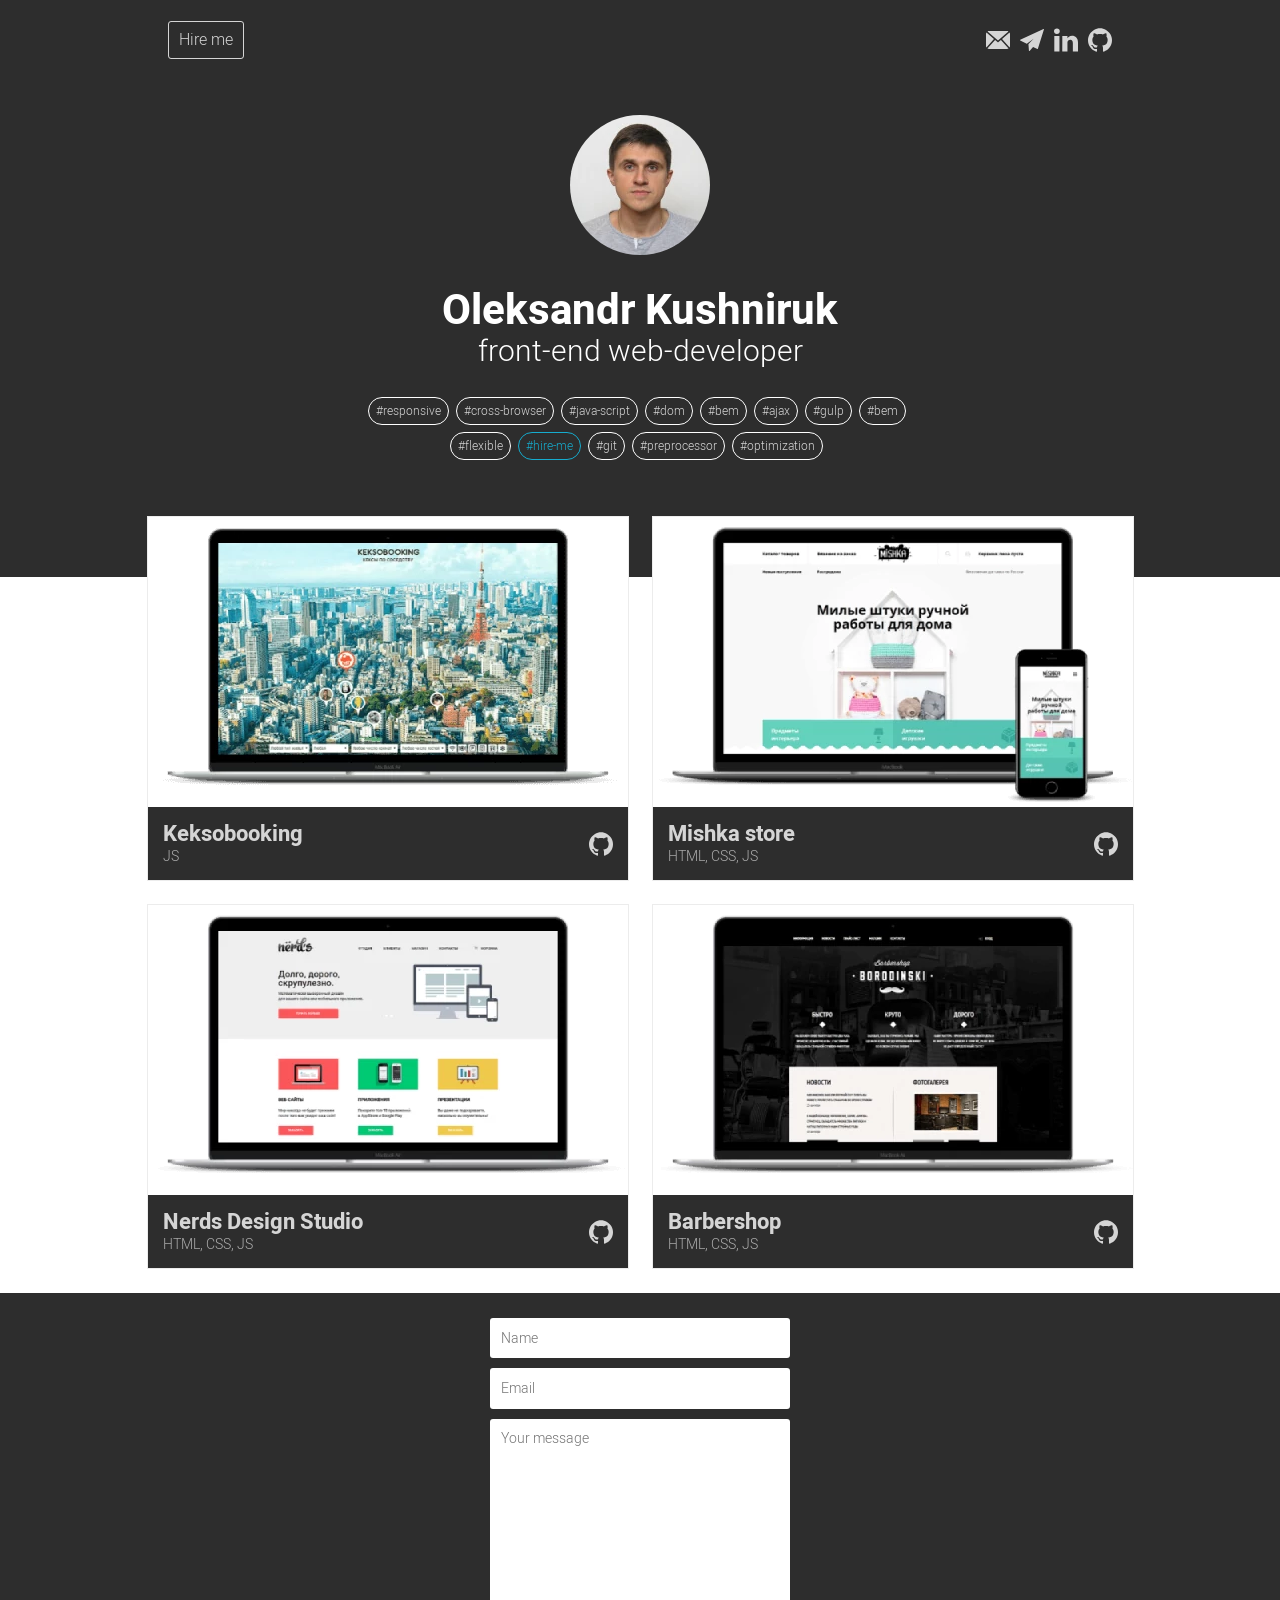
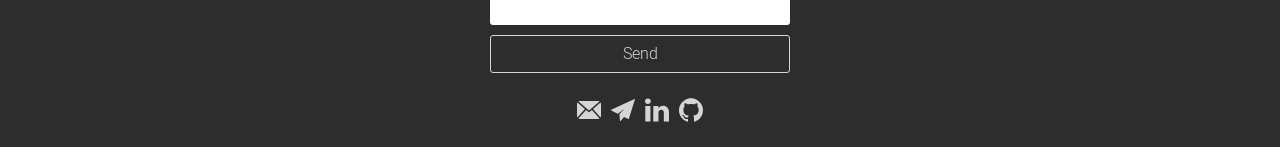
==== index.html @ 6bfab7a0 "Add portfolio files at first" ====
<!DOCTYPE html>
<html lang="en">
<head>
  <meta charset="utf-8">
  <meta name="viewport" content="width=device-width, initial-scale=1.0">
  <title>Portfolio of Oleksandr Kushniruk</title>
  <link rel="stylesheet" href="css/normalize.css">
  <link rel="stylesheet" href="css/style.css">
</head>
<body class="page">

  <header class="page__header">
    <div class="page__header-wrap">
      <a class="btn page__header-btn" href="#write-to-me">Hire me</a>
      <div class="page__header-links links">
        <a class="links__item" href="mailto:kushniruk_aleksandr@ukr.net">
          <svg class="links__item-img links__item-img--white" xmlns="http://www.w3.org/2000/svg" width="32" height="32" viewBox="0 0 485.211 485.211">
            <path d="M485.211 363.906c0 10.637-2.992 20.498-7.785 29.174L324.225 221.67l151.54-132.584c5.895 9.355 9.446 20.344 9.446 32.219v242.601zM242.606 252.793l210.863-184.5c-8.653-4.737-18.397-7.642-28.908-7.642H60.651c-10.524 0-20.271 2.905-28.889 7.642l210.844 184.5zm58.787-11.162l-48.809 42.734a15.145 15.145 0 0 1-9.978 3.729c-3.57 0-7.125-1.242-9.98-3.729l-48.82-42.736L28.667 415.23c9.299 5.834 20.197 9.329 31.983 9.329h363.911c11.784 0 22.687-3.495 31.983-9.329L301.393 241.631zM9.448 89.085C3.554 98.44 0 109.429 0 121.305v242.602c0 10.637 2.978 20.498 7.789 29.174l153.183-171.44L9.448 89.085z"/>
          </svg>
        </a>
        <a class="links__item" href="https://telegram.me/aleks_kush" target="_blank">
          <svg class="links__item-img links__item-img--white" xmlns="http://www.w3.org/2000/svg" width="32" height="32" viewBox="0 0 334.5 334.5">
            <path d="M332.797 13.699a5.003 5.003 0 0 0-5.404-.776L2.893 163.695a5.001 5.001 0 0 0-.096 9.023l91.833 45.068a5 5 0 0 0 5.196-.484l89.287-66.734-70.094 72.1a5 5 0 0 0-1.4 3.868l6.979 90.889a5 5 0 0 0 8.771 2.884l48.742-56.482 60.255 28.79a5 5 0 0 0 6.926-3.014L334.27 18.956a5 5 0 0 0-1.473-5.257z"/>
          </svg>
        </a>
        <a class="links__item" href="https://www.linkedin.com/in/oleksandr-kushniruk" target="_blank">
          <svg class="links__item-img links__item-img--white" xmlns="http://www.w3.org/2000/svg" width="32" height="32" viewBox="0 0 430.117 430.117">
            <path d="M430.117 261.543V420.56h-92.188V272.193c0-37.271-13.334-62.707-46.703-62.707-25.473 0-40.632 17.142-47.301 33.724-2.432 5.928-3.058 14.179-3.058 22.477V420.56h-92.219s1.242-251.285 0-277.32h92.21v39.309c-.187.294-.43.611-.606.896h.606v-.896c12.251-18.869 34.13-45.824 83.102-45.824 60.673-.001 106.157 39.636 106.157 124.818zM52.183 9.558C20.635 9.558 0 30.251 0 57.463c0 26.619 20.038 47.94 50.959 47.94h.616c32.159 0 52.159-21.317 52.159-47.94-.606-27.212-20-47.905-51.551-47.905zM5.477 420.56h92.184V143.24H5.477v277.32z"/>
          </svg>
        </a>
        <a class="links__item" href="https://github.com/alnine" target="_blank">
          <svg class="links__item-img links__item-img--white" xmlns="http://www.w3.org/2000/svg" width="32" height="32" viewBox="0 0 438.549 438.549">
            <path d="M409.132 114.573c-19.608-33.596-46.205-60.194-79.798-79.8-33.598-19.607-70.277-29.408-110.063-29.408-39.781 0-76.472 9.804-110.063 29.408-33.596 19.605-60.192 46.204-79.8 79.8C9.803 148.168 0 184.854 0 224.63c0 47.78 13.94 90.745 41.827 128.906 27.884 38.164 63.906 64.572 108.063 79.227 5.14.954 8.945.283 11.419-1.996 2.475-2.282 3.711-5.14 3.711-8.562 0-.571-.049-5.708-.144-15.417a2549.81 2549.81 0 0 1-.144-25.406l-6.567 1.136c-4.187.767-9.469 1.092-15.846 1-6.374-.089-12.991-.757-19.842-1.999-6.854-1.231-13.229-4.086-19.13-8.559-5.898-4.473-10.085-10.328-12.56-17.556l-2.855-6.57c-1.903-4.374-4.899-9.233-8.992-14.559-4.093-5.331-8.232-8.945-12.419-10.848l-1.999-1.431c-1.332-.951-2.568-2.098-3.711-3.429-1.142-1.331-1.997-2.663-2.568-3.997-.572-1.335-.098-2.43 1.427-3.289 1.525-.859 4.281-1.276 8.28-1.276l5.708.853c3.807.763 8.516 3.042 14.133 6.851 5.614 3.806 10.229 8.754 13.846 14.842 4.38 7.806 9.657 13.754 15.846 17.847 6.184 4.093 12.419 6.136 18.699 6.136 6.28 0 11.704-.476 16.274-1.423 4.565-.952 8.848-2.383 12.847-4.285 1.713-12.758 6.377-22.559 13.988-29.41-10.848-1.14-20.601-2.857-29.264-5.14-8.658-2.286-17.605-5.996-26.835-11.14-9.235-5.137-16.896-11.516-22.985-19.126-6.09-7.614-11.088-17.61-14.987-29.979-3.901-12.374-5.852-26.648-5.852-42.826 0-23.035 7.52-42.637 22.557-58.817-7.044-17.318-6.379-36.732 1.997-58.24 5.52-1.715 13.706-.428 24.554 3.853 10.85 4.283 18.794 7.952 23.84 10.994 5.046 3.041 9.089 5.618 12.135 7.708 17.705-4.947 35.976-7.421 54.818-7.421s37.117 2.474 54.823 7.421l10.849-6.849c7.419-4.57 16.18-8.758 26.262-12.565 10.088-3.805 17.802-4.853 23.134-3.138 8.562 21.509 9.325 40.922 2.279 58.24 15.036 16.18 22.559 35.787 22.559 58.817 0 16.178-1.958 30.497-5.853 42.966-3.9 12.471-8.941 22.457-15.125 29.979-6.191 7.521-13.901 13.85-23.131 18.986-9.232 5.14-18.182 8.85-26.84 11.136-8.662 2.286-18.415 4.004-29.263 5.146 9.894 8.562 14.842 22.077 14.842 40.539v60.237c0 3.422 1.19 6.279 3.572 8.562 2.379 2.279 6.136 2.95 11.276 1.995 44.163-14.653 80.185-41.062 108.068-79.226 27.88-38.161 41.825-81.126 41.825-128.906-.01-39.771-9.818-76.454-29.414-110.049z"/>
          </svg>
        </a>
      </div>
    </div>
  </header>
  <section class="page__greeting">
    <div class="page__greeting-wrap">
      <picture>
        <source type="image/webp" srcset="img/my-photo@1x.webp 1x, img/my-photo@2x.webp 2x">
        <img class="page__greeting-img" src="img/my-photo@1x.jpg" srcset="img/my-photo@2x.jpg 2x" width="140" height="140" alt="My photo">
      </picture>
      <h1 class="page__greeting-title">Oleksandr Kushniruk</h1>
      <h2 class="page__greeting-specialization">Front-end Web-Developer</h2>
      <div class="page__greeting-description">
        <span>#responsive</span><span>#cross-browser</span><span>#java-script</span>
        <span>#dom</span><span>#bem</span><span>#ajax</span>
        <span>#gulp</span><span>#bem</span><span>#flexible</span>
        <a href="#write-to-me">#hire-me</a><span>#git</span><span>#preprocessor</span>
        <span>#optimization</span>
      </div>
    </div>
  </section>
  <main class="page__main">
    <div class="page__main-portfolio-wrap portfolio">
      <article class="portfolio__item">
        <a class="portfolio__item-link" href="projects/keksobooking/index.html" target="_blank">
          <picture>
            <source type="image/webp" media="(min-width: 520px)" srcset="img/mockup-keksobooking-normal@1x.webp 1x, img/mockup-keksobooking-normal@2x.webp 2x">
            <source type="image/webp" srcset="img/mockup-keksobooking-small@1x.webp 1x, img/mockup-keksobooking-small@2x.webp 2x">
            <source media="(min-width: 520px)" srcset="img/mockup-keksobooking-normal@1x.png 1x, img/mockup-keksobooking-normal@2x.png 2x">
            <img class="portfolio__item-img" src="img/mockup-keksobooking-small@1x.png" srcset="img/mockup-keksobooking-small@2x.png 2x" width="300" height="161" alt="Mockup image of Keksobooking project">
          </picture>
        </a>
        <div class="portfolio__item-caption">
          <a class="portfolio__item-title" href="projects/keksobooking/index.html" target="_blank">Keksobooking</a>
          <p class="portfolio__item-technology">js</p>
          <a class="portfolio__item-github-link" href="https://github.com/alnine/162247-keksobooking" target="_blank">
            <svg class="portfolio__item-github-link-img" xmlns="http://www.w3.org/2000/svg" width="24" height="24" viewBox="0 0 438.549 438.549">
              <path d="M409.132 114.573c-19.608-33.596-46.205-60.194-79.798-79.8-33.598-19.607-70.277-29.408-110.063-29.408-39.781 0-76.472 9.804-110.063 29.408-33.596 19.605-60.192 46.204-79.8 79.8C9.803 148.168 0 184.854 0 224.63c0 47.78 13.94 90.745 41.827 128.906 27.884 38.164 63.906 64.572 108.063 79.227 5.14.954 8.945.283 11.419-1.996 2.475-2.282 3.711-5.14 3.711-8.562 0-.571-.049-5.708-.144-15.417a2549.81 2549.81 0 0 1-.144-25.406l-6.567 1.136c-4.187.767-9.469 1.092-15.846 1-6.374-.089-12.991-.757-19.842-1.999-6.854-1.231-13.229-4.086-19.13-8.559-5.898-4.473-10.085-10.328-12.56-17.556l-2.855-6.57c-1.903-4.374-4.899-9.233-8.992-14.559-4.093-5.331-8.232-8.945-12.419-10.848l-1.999-1.431c-1.332-.951-2.568-2.098-3.711-3.429-1.142-1.331-1.997-2.663-2.568-3.997-.572-1.335-.098-2.43 1.427-3.289 1.525-.859 4.281-1.276 8.28-1.276l5.708.853c3.807.763 8.516 3.042 14.133 6.851 5.614 3.806 10.229 8.754 13.846 14.842 4.38 7.806 9.657 13.754 15.846 17.847 6.184 4.093 12.419 6.136 18.699 6.136 6.28 0 11.704-.476 16.274-1.423 4.565-.952 8.848-2.383 12.847-4.285 1.713-12.758 6.377-22.559 13.988-29.41-10.848-1.14-20.601-2.857-29.264-5.14-8.658-2.286-17.605-5.996-26.835-11.14-9.235-5.137-16.896-11.516-22.985-19.126-6.09-7.614-11.088-17.61-14.987-29.979-3.901-12.374-5.852-26.648-5.852-42.826 0-23.035 7.52-42.637 22.557-58.817-7.044-17.318-6.379-36.732 1.997-58.24 5.52-1.715 13.706-.428 24.554 3.853 10.85 4.283 18.794 7.952 23.84 10.994 5.046 3.041 9.089 5.618 12.135 7.708 17.705-4.947 35.976-7.421 54.818-7.421s37.117 2.474 54.823 7.421l10.849-6.849c7.419-4.57 16.18-8.758 26.262-12.565 10.088-3.805 17.802-4.853 23.134-3.138 8.562 21.509 9.325 40.922 2.279 58.24 15.036 16.18 22.559 35.787 22.559 58.817 0 16.178-1.958 30.497-5.853 42.966-3.9 12.471-8.941 22.457-15.125 29.979-6.191 7.521-13.901 13.85-23.131 18.986-9.232 5.14-18.182 8.85-26.84 11.136-8.662 2.286-18.415 4.004-29.263 5.146 9.894 8.562 14.842 22.077 14.842 40.539v60.237c0 3.422 1.19 6.279 3.572 8.562 2.379 2.279 6.136 2.95 11.276 1.995 44.163-14.653 80.185-41.062 108.068-79.226 27.88-38.161 41.825-81.126 41.825-128.906-.01-39.771-9.818-76.454-29.414-110.049z"/>
            </svg>
          </a>
        </div>
      </article>
      <article class="portfolio__item">
        <a class="portfolio__item-link" href="projects/mishka/index.html" target="_blank">
          <picture>
            <source type="image/webp" media="(min-width: 520px)" srcset="img/mockup-mishka-normal@1x.webp 1x, img/mockup-mishka-normal@2x.webp 2x">
            <source type="image/webp" srcset="img/mockup-mishka-small@1x.webp 1x, img/mockup-mishka-small@2x.webp 2x">
            <source media="(min-width: 520px)" srcset="img/mockup-mishka-normal@1x.png 1x, img/mockup-mishka-normal@2x.png 2x">
            <img class="portfolio__item-img" src="img/mockup-mishka-small@1x.png" srcset="img/mockup-mishka-small@2x.png 2x" width="300" height="172" alt="Mockup image of Mishka project">
          </picture>
        </a>
        <div class="portfolio__item-caption">
          <a class="portfolio__item-title" href="projects/mishka/index.html" target="_blank">Mishka store</a>
          <p class="portfolio__item-technology">html, css, js</p>
          <a class="portfolio__item-github-link" href="https://github.com/alnine/162247-mishka" target="_blank">
            <svg class="portfolio__item-github-link-img" xmlns="http://www.w3.org/2000/svg" width="24" height="24" viewBox="0 0 438.549 438.549">
              <path d="M409.132 114.573c-19.608-33.596-46.205-60.194-79.798-79.8-33.598-19.607-70.277-29.408-110.063-29.408-39.781 0-76.472 9.804-110.063 29.408-33.596 19.605-60.192 46.204-79.8 79.8C9.803 148.168 0 184.854 0 224.63c0 47.78 13.94 90.745 41.827 128.906 27.884 38.164 63.906 64.572 108.063 79.227 5.14.954 8.945.283 11.419-1.996 2.475-2.282 3.711-5.14 3.711-8.562 0-.571-.049-5.708-.144-15.417a2549.81 2549.81 0 0 1-.144-25.406l-6.567 1.136c-4.187.767-9.469 1.092-15.846 1-6.374-.089-12.991-.757-19.842-1.999-6.854-1.231-13.229-4.086-19.13-8.559-5.898-4.473-10.085-10.328-12.56-17.556l-2.855-6.57c-1.903-4.374-4.899-9.233-8.992-14.559-4.093-5.331-8.232-8.945-12.419-10.848l-1.999-1.431c-1.332-.951-2.568-2.098-3.711-3.429-1.142-1.331-1.997-2.663-2.568-3.997-.572-1.335-.098-2.43 1.427-3.289 1.525-.859 4.281-1.276 8.28-1.276l5.708.853c3.807.763 8.516 3.042 14.133 6.851 5.614 3.806 10.229 8.754 13.846 14.842 4.38 7.806 9.657 13.754 15.846 17.847 6.184 4.093 12.419 6.136 18.699 6.136 6.28 0 11.704-.476 16.274-1.423 4.565-.952 8.848-2.383 12.847-4.285 1.713-12.758 6.377-22.559 13.988-29.41-10.848-1.14-20.601-2.857-29.264-5.14-8.658-2.286-17.605-5.996-26.835-11.14-9.235-5.137-16.896-11.516-22.985-19.126-6.09-7.614-11.088-17.61-14.987-29.979-3.901-12.374-5.852-26.648-5.852-42.826 0-23.035 7.52-42.637 22.557-58.817-7.044-17.318-6.379-36.732 1.997-58.24 5.52-1.715 13.706-.428 24.554 3.853 10.85 4.283 18.794 7.952 23.84 10.994 5.046 3.041 9.089 5.618 12.135 7.708 17.705-4.947 35.976-7.421 54.818-7.421s37.117 2.474 54.823 7.421l10.849-6.849c7.419-4.57 16.18-8.758 26.262-12.565 10.088-3.805 17.802-4.853 23.134-3.138 8.562 21.509 9.325 40.922 2.279 58.24 15.036 16.18 22.559 35.787 22.559 58.817 0 16.178-1.958 30.497-5.853 42.966-3.9 12.471-8.941 22.457-15.125 29.979-6.191 7.521-13.901 13.85-23.131 18.986-9.232 5.14-18.182 8.85-26.84 11.136-8.662 2.286-18.415 4.004-29.263 5.146 9.894 8.562 14.842 22.077 14.842 40.539v60.237c0 3.422 1.19 6.279 3.572 8.562 2.379 2.279 6.136 2.95 11.276 1.995 44.163-14.653 80.185-41.062 108.068-79.226 27.88-38.161 41.825-81.126 41.825-128.906-.01-39.771-9.818-76.454-29.414-110.049z"/>
            </svg>
          </a>
        </div>
      </article>
      <article class="portfolio__item">
        <a class="portfolio__item-link" href="projects/nerds/index.html" target="_blank">
          <picture>
            <source type="image/webp" media="(min-width: 520px)" srcset="img/mockup-nerds-normal@1x.webp 1x, img/mockup-nerds-normal@2x.webp 2x">
            <source type="image/webp" srcset="img/mockup-nerds-small@1x.webp 1x, img/mockup-nerds-small@2x.webp 2x">
            <source media="(min-width: 520px)" srcset="img/mockup-nerds-normal@1x.png 1x, img/mockup-nerds-normal@2x.png 2x">
            <img class="portfolio__item-img" src="img/mockup-nerds-small@1x.png" srcset="img/mockup-nerds-small@2x.png 2x" width="300" height="161" alt="Mockup image of Nerds project">
          </picture>
        </a>
        <div class="portfolio__item-caption">
          <a class="portfolio__item-title" href="projects/nerds/index.html" target="_blank">Nerds Design Studio</a>
          <p class="portfolio__item-technology">html, css, js</p>
          <a class="portfolio__item-github-link" href="https://github.com/alnine/nerds" target="_blank">
            <svg class="portfolio__item-github-link-img" xmlns="http://www.w3.org/2000/svg" width="24" height="24" viewBox="0 0 438.549 438.549">
              <path d="M409.132 114.573c-19.608-33.596-46.205-60.194-79.798-79.8-33.598-19.607-70.277-29.408-110.063-29.408-39.781 0-76.472 9.804-110.063 29.408-33.596 19.605-60.192 46.204-79.8 79.8C9.803 148.168 0 184.854 0 224.63c0 47.78 13.94 90.745 41.827 128.906 27.884 38.164 63.906 64.572 108.063 79.227 5.14.954 8.945.283 11.419-1.996 2.475-2.282 3.711-5.14 3.711-8.562 0-.571-.049-5.708-.144-15.417a2549.81 2549.81 0 0 1-.144-25.406l-6.567 1.136c-4.187.767-9.469 1.092-15.846 1-6.374-.089-12.991-.757-19.842-1.999-6.854-1.231-13.229-4.086-19.13-8.559-5.898-4.473-10.085-10.328-12.56-17.556l-2.855-6.57c-1.903-4.374-4.899-9.233-8.992-14.559-4.093-5.331-8.232-8.945-12.419-10.848l-1.999-1.431c-1.332-.951-2.568-2.098-3.711-3.429-1.142-1.331-1.997-2.663-2.568-3.997-.572-1.335-.098-2.43 1.427-3.289 1.525-.859 4.281-1.276 8.28-1.276l5.708.853c3.807.763 8.516 3.042 14.133 6.851 5.614 3.806 10.229 8.754 13.846 14.842 4.38 7.806 9.657 13.754 15.846 17.847 6.184 4.093 12.419 6.136 18.699 6.136 6.28 0 11.704-.476 16.274-1.423 4.565-.952 8.848-2.383 12.847-4.285 1.713-12.758 6.377-22.559 13.988-29.41-10.848-1.14-20.601-2.857-29.264-5.14-8.658-2.286-17.605-5.996-26.835-11.14-9.235-5.137-16.896-11.516-22.985-19.126-6.09-7.614-11.088-17.61-14.987-29.979-3.901-12.374-5.852-26.648-5.852-42.826 0-23.035 7.52-42.637 22.557-58.817-7.044-17.318-6.379-36.732 1.997-58.24 5.52-1.715 13.706-.428 24.554 3.853 10.85 4.283 18.794 7.952 23.84 10.994 5.046 3.041 9.089 5.618 12.135 7.708 17.705-4.947 35.976-7.421 54.818-7.421s37.117 2.474 54.823 7.421l10.849-6.849c7.419-4.57 16.18-8.758 26.262-12.565 10.088-3.805 17.802-4.853 23.134-3.138 8.562 21.509 9.325 40.922 2.279 58.24 15.036 16.18 22.559 35.787 22.559 58.817 0 16.178-1.958 30.497-5.853 42.966-3.9 12.471-8.941 22.457-15.125 29.979-6.191 7.521-13.901 13.85-23.131 18.986-9.232 5.14-18.182 8.85-26.84 11.136-8.662 2.286-18.415 4.004-29.263 5.146 9.894 8.562 14.842 22.077 14.842 40.539v60.237c0 3.422 1.19 6.279 3.572 8.562 2.379 2.279 6.136 2.95 11.276 1.995 44.163-14.653 80.185-41.062 108.068-79.226 27.88-38.161 41.825-81.126 41.825-128.906-.01-39.771-9.818-76.454-29.414-110.049z"/>
            </svg>
          </a>
        </div>
      </article>
      <article class="portfolio__item">
        <a class="portfolio__item-link" href="projects/barbershop/index.html" target="_blank">
          <picture>
            <source type="image/webp" media="(min-width: 520px)" srcset="img/mockup-barbershop-normal@1x.webp 1x, img/mockup-barbershop-normal@2x.webp 2x">
            <source type="image/webp" srcset="img/mockup-barbershop-small@1x.webp 1x, img/mockup-barbershop-small@2x.webp 2x">
            <source media="(min-width: 520px)" src="img/mockup-barbershop-normal@1x.png 1x, img/mockup-barbershop-normal@2x.png 2x">
            <img class="portfolio__item-img" src="img/mockup-barbershop-small@1x.png" srcset="img/mockup-barbershop-small@2x.png 2x" width="300" height="161" alt="Mockup image of Barbershop project">
          </picture>
        </a>
        <div class="portfolio__item-caption">
          <a class="portfolio__item-title" href="projects/barbershop/index.html" target="_blank">Barbershop</a>
          <p class="portfolio__item-technology">html, css, js</p>
          <a class="portfolio__item-github-link" href="https://github.com/alnine/barbershop" target="_blank">
            <svg class="portfolio__item-github-link-img" xmlns="http://www.w3.org/2000/svg" width="24" height="24" viewBox="0 0 438.549 438.549">
              <path d="M409.132 114.573c-19.608-33.596-46.205-60.194-79.798-79.8-33.598-19.607-70.277-29.408-110.063-29.408-39.781 0-76.472 9.804-110.063 29.408-33.596 19.605-60.192 46.204-79.8 79.8C9.803 148.168 0 184.854 0 224.63c0 47.78 13.94 90.745 41.827 128.906 27.884 38.164 63.906 64.572 108.063 79.227 5.14.954 8.945.283 11.419-1.996 2.475-2.282 3.711-5.14 3.711-8.562 0-.571-.049-5.708-.144-15.417a2549.81 2549.81 0 0 1-.144-25.406l-6.567 1.136c-4.187.767-9.469 1.092-15.846 1-6.374-.089-12.991-.757-19.842-1.999-6.854-1.231-13.229-4.086-19.13-8.559-5.898-4.473-10.085-10.328-12.56-17.556l-2.855-6.57c-1.903-4.374-4.899-9.233-8.992-14.559-4.093-5.331-8.232-8.945-12.419-10.848l-1.999-1.431c-1.332-.951-2.568-2.098-3.711-3.429-1.142-1.331-1.997-2.663-2.568-3.997-.572-1.335-.098-2.43 1.427-3.289 1.525-.859 4.281-1.276 8.28-1.276l5.708.853c3.807.763 8.516 3.042 14.133 6.851 5.614 3.806 10.229 8.754 13.846 14.842 4.38 7.806 9.657 13.754 15.846 17.847 6.184 4.093 12.419 6.136 18.699 6.136 6.28 0 11.704-.476 16.274-1.423 4.565-.952 8.848-2.383 12.847-4.285 1.713-12.758 6.377-22.559 13.988-29.41-10.848-1.14-20.601-2.857-29.264-5.14-8.658-2.286-17.605-5.996-26.835-11.14-9.235-5.137-16.896-11.516-22.985-19.126-6.09-7.614-11.088-17.61-14.987-29.979-3.901-12.374-5.852-26.648-5.852-42.826 0-23.035 7.52-42.637 22.557-58.817-7.044-17.318-6.379-36.732 1.997-58.24 5.52-1.715 13.706-.428 24.554 3.853 10.85 4.283 18.794 7.952 23.84 10.994 5.046 3.041 9.089 5.618 12.135 7.708 17.705-4.947 35.976-7.421 54.818-7.421s37.117 2.474 54.823 7.421l10.849-6.849c7.419-4.57 16.18-8.758 26.262-12.565 10.088-3.805 17.802-4.853 23.134-3.138 8.562 21.509 9.325 40.922 2.279 58.24 15.036 16.18 22.559 35.787 22.559 58.817 0 16.178-1.958 30.497-5.853 42.966-3.9 12.471-8.941 22.457-15.125 29.979-6.191 7.521-13.901 13.85-23.131 18.986-9.232 5.14-18.182 8.85-26.84 11.136-8.662 2.286-18.415 4.004-29.263 5.146 9.894 8.562 14.842 22.077 14.842 40.539v60.237c0 3.422 1.19 6.279 3.572 8.562 2.379 2.279 6.136 2.95 11.276 1.995 44.163-14.653 80.185-41.062 108.068-79.226 27.88-38.161 41.825-81.126 41.825-128.906-.01-39.771-9.818-76.454-29.414-110.049z"/>
            </svg>
          </a>
        </div>
      </article>
    </div>
  </main>
  <footer class="page__footer">
    <div class="page__footer-wrap">
      <form class="page__footer-feedback feedback" id="write-to-me" action="">
        <fieldset class="feedback__group">
          <input class="feedback__item" name="name" type="text" minlength="2" maxlength="30" pattern="^[a-zA-Z-А-Яа-яЁё\s\']+$" title="Please, enter your name" placeholder="Name" required>
          <input class="feedback__item" name="email" type="email" title="Please, enter your email" placeholder="Email" required>
        </fieldset>
        <textarea class="feedback__item feedback__item-message" name="message" cols="30" rows="10" placeholder="Your message" required></textarea>
        <button class="btn feedback-form__btn" type="submit">Send</button>
      </form>
      <div class="page__footer-links links">
        <a class="links__item" href="mailto:kushniruk_aleksandr@ukr.net">
          <svg class="links__item-img links__item-img--white" xmlns="http://www.w3.org/2000/svg" width="32" height="32" viewBox="0 0 485.211 485.211">
            <path d="M485.211 363.906c0 10.637-2.992 20.498-7.785 29.174L324.225 221.67l151.54-132.584c5.895 9.355 9.446 20.344 9.446 32.219v242.601zM242.606 252.793l210.863-184.5c-8.653-4.737-18.397-7.642-28.908-7.642H60.651c-10.524 0-20.271 2.905-28.889 7.642l210.844 184.5zm58.787-11.162l-48.809 42.734a15.145 15.145 0 0 1-9.978 3.729c-3.57 0-7.125-1.242-9.98-3.729l-48.82-42.736L28.667 415.23c9.299 5.834 20.197 9.329 31.983 9.329h363.911c11.784 0 22.687-3.495 31.983-9.329L301.393 241.631zM9.448 89.085C3.554 98.44 0 109.429 0 121.305v242.602c0 10.637 2.978 20.498 7.789 29.174l153.183-171.44L9.448 89.085z"/>
          </svg>
        </a>
        <a class="links__item" href="https://telegram.me/aleks_kush" target="_blank">
          <svg class="links__item-img links__item-img--white" xmlns="http://www.w3.org/2000/svg" width="32" height="32" viewBox="0 0 334.5 334.5">
            <path d="M332.797 13.699a5.003 5.003 0 0 0-5.404-.776L2.893 163.695a5.001 5.001 0 0 0-.096 9.023l91.833 45.068a5 5 0 0 0 5.196-.484l89.287-66.734-70.094 72.1a5 5 0 0 0-1.4 3.868l6.979 90.889a5 5 0 0 0 8.771 2.884l48.742-56.482 60.255 28.79a5 5 0 0 0 6.926-3.014L334.27 18.956a5 5 0 0 0-1.473-5.257z"/>
          </svg>
        </a>
        <a class="links__item" href="https://www.linkedin.com/in/oleksandr-kushniruk" target="_blank">
          <svg class="links__item-img links__item-img--white" xmlns="http://www.w3.org/2000/svg" width="32" height="32" viewBox="0 0 430.117 430.117">
            <path d="M430.117 261.543V420.56h-92.188V272.193c0-37.271-13.334-62.707-46.703-62.707-25.473 0-40.632 17.142-47.301 33.724-2.432 5.928-3.058 14.179-3.058 22.477V420.56h-92.219s1.242-251.285 0-277.32h92.21v39.309c-.187.294-.43.611-.606.896h.606v-.896c12.251-18.869 34.13-45.824 83.102-45.824 60.673-.001 106.157 39.636 106.157 124.818zM52.183 9.558C20.635 9.558 0 30.251 0 57.463c0 26.619 20.038 47.94 50.959 47.94h.616c32.159 0 52.159-21.317 52.159-47.94-.606-27.212-20-47.905-51.551-47.905zM5.477 420.56h92.184V143.24H5.477v277.32z"/>
          </svg>
        </a>
        <a class="links__item" href="https://github.com/alnine" target="_blank">
          <svg class="links__item-img links__item-img--white" xmlns="http://www.w3.org/2000/svg" width="32" height="32" viewBox="0 0 438.549 438.549">
            <path d="M409.132 114.573c-19.608-33.596-46.205-60.194-79.798-79.8-33.598-19.607-70.277-29.408-110.063-29.408-39.781 0-76.472 9.804-110.063 29.408-33.596 19.605-60.192 46.204-79.8 79.8C9.803 148.168 0 184.854 0 224.63c0 47.78 13.94 90.745 41.827 128.906 27.884 38.164 63.906 64.572 108.063 79.227 5.14.954 8.945.283 11.419-1.996 2.475-2.282 3.711-5.14 3.711-8.562 0-.571-.049-5.708-.144-15.417a2549.81 2549.81 0 0 1-.144-25.406l-6.567 1.136c-4.187.767-9.469 1.092-15.846 1-6.374-.089-12.991-.757-19.842-1.999-6.854-1.231-13.229-4.086-19.13-8.559-5.898-4.473-10.085-10.328-12.56-17.556l-2.855-6.57c-1.903-4.374-4.899-9.233-8.992-14.559-4.093-5.331-8.232-8.945-12.419-10.848l-1.999-1.431c-1.332-.951-2.568-2.098-3.711-3.429-1.142-1.331-1.997-2.663-2.568-3.997-.572-1.335-.098-2.43 1.427-3.289 1.525-.859 4.281-1.276 8.28-1.276l5.708.853c3.807.763 8.516 3.042 14.133 6.851 5.614 3.806 10.229 8.754 13.846 14.842 4.38 7.806 9.657 13.754 15.846 17.847 6.184 4.093 12.419 6.136 18.699 6.136 6.28 0 11.704-.476 16.274-1.423 4.565-.952 8.848-2.383 12.847-4.285 1.713-12.758 6.377-22.559 13.988-29.41-10.848-1.14-20.601-2.857-29.264-5.14-8.658-2.286-17.605-5.996-26.835-11.14-9.235-5.137-16.896-11.516-22.985-19.126-6.09-7.614-11.088-17.61-14.987-29.979-3.901-12.374-5.852-26.648-5.852-42.826 0-23.035 7.52-42.637 22.557-58.817-7.044-17.318-6.379-36.732 1.997-58.24 5.52-1.715 13.706-.428 24.554 3.853 10.85 4.283 18.794 7.952 23.84 10.994 5.046 3.041 9.089 5.618 12.135 7.708 17.705-4.947 35.976-7.421 54.818-7.421s37.117 2.474 54.823 7.421l10.849-6.849c7.419-4.57 16.18-8.758 26.262-12.565 10.088-3.805 17.802-4.853 23.134-3.138 8.562 21.509 9.325 40.922 2.279 58.24 15.036 16.18 22.559 35.787 22.559 58.817 0 16.178-1.958 30.497-5.853 42.966-3.9 12.471-8.941 22.457-15.125 29.979-6.191 7.521-13.901 13.85-23.131 18.986-9.232 5.14-18.182 8.85-26.84 11.136-8.662 2.286-18.415 4.004-29.263 5.146 9.894 8.562 14.842 22.077 14.842 40.539v60.237c0 3.422 1.19 6.279 3.572 8.562 2.379 2.279 6.136 2.95 11.276 1.995 44.163-14.653 80.185-41.062 108.068-79.226 27.88-38.161 41.825-81.126 41.825-128.906-.01-39.771-9.818-76.454-29.414-110.049z"/>
          </svg>
        </a>
      </div>
    </div>
  </footer>
</body>
</html>
---- css/style.css ----
@font-face {
  font-family: 'Heebo';
  font-style: normal;
  font-weight: 100;
  src: local('Heebo Thin'), local('Heebo-Thin'),
       url('../fonts/heebo-v3-latin-100.woff2') format('woff2'),
       url('../fonts/heebo-v3-latin-100.woff') format('woff');
}

@font-face {
  font-family: 'Heebo';
  font-style: normal;
  font-weight: 300;
  src: local('Heebo Light'), local('Heebo-Light'),
       url('../fonts/heebo-v3-latin-300.woff2') format('woff2'),
       url('../fonts/heebo-v3-latin-300.woff') format('woff');
}

@font-face {
  font-family: 'Heebo';
  font-style: normal;
  font-weight: 700;
  src: local('Heebo Bold'), local('Heebo-Bold'),
       url('../fonts/heebo-v3-latin-700.woff2') format('woff2'),
       url('../fonts/heebo-v3-latin-700.woff') format('woff');
}

* {
  box-sizing: border-box;
}

.page {
  position: relative;
  min-width: 320px;
  margin: 0;
  padding: 0;
  font-family: 'Heebo', sans-serif;
  font-weight: 300;
  font-size: 16px;
  line-height: 20px;
  color: #2d2d2d;
  background-color: #ffffff;
}

.page__header {
  display: flex;
  height: 80px;
  color: rgba(255, 255, 255, 0.8);
  background-color: #2d2d2d;
}

.page__header-wrap {
  display: flex;
  flex-direction: row;
  justify-content: space-between;
  align-items: center;
  width: 100%;
  min-width: 320px;
  max-width: 1024px;
  margin: 0 auto;
  padding: 0 3.125%;
}

.btn {
  padding: 10px;
  font-size: 16px;
  line-height: 16px;
  color: inherit;
  text-decoration: none;
  border: 1px solid rgba(255, 255, 255, 0.8);
  border-radius: 3px;
  background: none;
  cursor: pointer;
}

.page__header-btn {
  color: rgba(255, 255, 255, 0.8);
}

.links {
  display: flex;
  flex-direction: row;
  justify-content: center;
  align-items: center;
}

.links__item {
  width: 24px;
  height: 24px;
  margin-right: 10px;
  line-height: 0;
}

.links__item-img {
  width: 100%;
  height: auto;
}

.links__item-img--white {
  fill: rgba(255, 255, 255, 0.8);
}

.links__item:last-child {
  margin: 0;
}

.page__greeting {
  padding-top: 35px;
  padding-bottom: 110px;
  color: rgba(255, 255, 255, 0.8);
  background-color: #2d2d2d;
}

.page__greeting-wrap {
  display: flex;
  flex-direction: column;
  align-items: center;
  width: 100%;
  min-width: 320px;
  max-width: 575px;
  margin: 0 auto;
  padding: 0 10px;
}

.page__greeting-img {
  width: 140px;
  height: 140px;
  border-radius: 50%;
}

.page__greeting-title {
  margin: 30px 0;
  margin-bottom: 5px;
  font-weight: 700;
  font-size: 30px;
  line-height: 30px;
  color: #ffffff;
}

.page__greeting-specialization {
  margin: 0;
  margin-bottom: 30px;
  font-weight: 300;
  font-size: 22px;
  line-height: 22px;
  text-transform: lowercase;
  color: #ffffff;
}

.page__greeting-description {
  display: flex;
  flex-wrap: wrap;
  justify-content: center;
  width: 100%;
}

.page__greeting-description span,
.page__greeting-description a {
  margin-right: 7px;
  margin-bottom: 7px;
  padding: 7px;
  font-size: 12px;
  line-height: 12px;
  border: 1px solid #ffffff;
  border-radius: 20px;
}

.page__greeting-description a {
  color: rgb(22, 172, 206);
  border: 1px solid rgb(22, 172, 206);
  text-decoration: none;
}

.page__main-portfolio-wrap {
  width: 320px;
  margin: 0 auto;
  margin-top: -60px;
  margin-bottom: 25px;
  padding: 0 10px;
}

.portfolio__item {
  margin-bottom: 25px;
  background-color: #ffffff;
  outline: 1px solid #ececec;
}

.portfolio__item:last-child {
  margin-bottom: 0;
}

.portfolio__item-link {
  display: block;
  padding-top: 10px;
}

.portfolio__item-img {
  width: 100%;
  height: auto;
}

.portfolio__item-caption {
  position: relative;
  padding: 10px;
  background-color: #2d2d2d;
}

.portfolio__item-title {
  display: block;
  margin-bottom: 3px;
  font-weight: 700;
  font-size: 20px;
  line-height: 24px;
  color: rgba(255, 255, 255, 0.8);
  text-decoration: none;
}

.portfolio__item-technology {
  margin: 0;
  font-size: 12px;
  line-height: 16px;
  color: rgba(255, 255, 255, 0.6);
  text-transform: uppercase;
}

.portfolio__item-github-link {
  position: absolute;
  display: block;
  top: 50%;
  right: 10px;
  transform: translateY(-50%);
  width: 20px;
  height: 20px;
  line-height: 0;
}

.portfolio__item-github-link-img {
  width: 100%;
  height: auto;
  fill: rgba(255, 255, 255, 0.8);
}

.page__footer {
  padding: 25px 0;
  color: rgba(255, 255, 255, 0.8);
  background-color: #2d2d2d;
}

.page__footer-wrap {
  width: 320px;
  margin: 0 auto;
  padding: 0 10px;
}

.feedback {
  display: flex;
  flex-direction: column;
  margin-bottom: 25px;
}

.feedback__group {
  margin: 0;
  padding: 0;
  border: none;
}

.feedback__item {
  width: 100%;
  margin-bottom: 10px;
  padding: 10px;
  color: #2d2d2d;
  border: 1px solid rgba(255, 255, 255, 0.8);
  border-radius: 3px;
  background-color: rgba(255, 255, 255, 1);
}

.feedback__item-message {
  resize: none;
}

.feedback__item:focus {
  border-color: rgb(22, 172, 206);
}

.feedback__item::placeholder {
  font-weight: 300;
  font-size: 14px;
  line-height: 18px;
}

@media (min-width: 520px) {
  .page__greeting-title {
    font-size: 42px;
    line-height: 42px;
  }

  .page__greeting-specialization {
    font-size: 30px;
  line-height: 30px;
  }

  .page__main-portfolio-wrap {
    width: 500px;
  }

  .portfolio__item-caption {
    padding: 15px;
  }

  .portfolio__item-title {
    font-size: 22px;
  }

  .portfolio__item-technology {
    font-size: 14px;
  }

  .portfolio__item-github-link {
    width: 24px;
    height: 24px;
    right: 15px;
  }
}

@media (min-width: 1005px) {
  .btn:hover {
    color: #ffffff;
    border: 1px solid rgba(22, 172, 206, 1);
    background-color: rgba(22, 172, 206, 1);
  }

  .btn:active {
    color: #ffffff;
    border: 1px solid rgba(22, 172, 206, 0.6);
    background-color: rgba(22, 172, 206, 0.6);
  }

  .links__item:hover .links__item-img {
    fill: rgba(255, 255, 255, 1);
  }

  .links__item:active .links__item-img {
   fill: rgba(255, 255, 255, 0.4);
  }

  .page__greeting-description a:hover {
    color: #ffffff;
    border: 1px solid rgba(22, 172, 206, 1);
    background-color: rgba(22, 172, 206, 1);
  }

  .page__greeting-description a:active {
    color: #ffffff;
    border: 1px solid rgba(22, 172, 206, 0.6);
    background-color: rgba(22, 172, 206, 0.6);
  }

  .page__main-portfolio-wrap {
    width: 1005px;
    margin-bottom: 0;
  }

  .portfolio {
    display: flex;
    flex-direction: row;
    flex-flow: wrap;
    justify-content: space-between;
    align-items: flex-start;
  }

  .portfolio__item {
    width: 480px;
  }

  .portfolio__item-title:hover {
    color: rgba(255, 255, 255, 1);
  }

  .portfolio__item-title:active {
    color: rgba(255, 255, 255, 0.4);
  }

  .portfolio__item:hover {
    box-shadow: 0px 6px 10px 3px rgba(0, 0, 0, 0.2);
  }

  .portfolio__item:active {
    box-shadow: 0px 3px 5px 1px rgba(0, 0, 0, 0.2);
  }

  .portfolio__item-link {
    min-height: 290px;
  }

  .portfolio__item-github-link:hover .portfolio__item-github-link-img {
    fill: rgba(255, 255, 255, 1);
  }

  .portfolio__item-github-link:active .portfolio__item-github-link-img {
    fill: rgba(255, 255, 255, 0.4);
  }
}
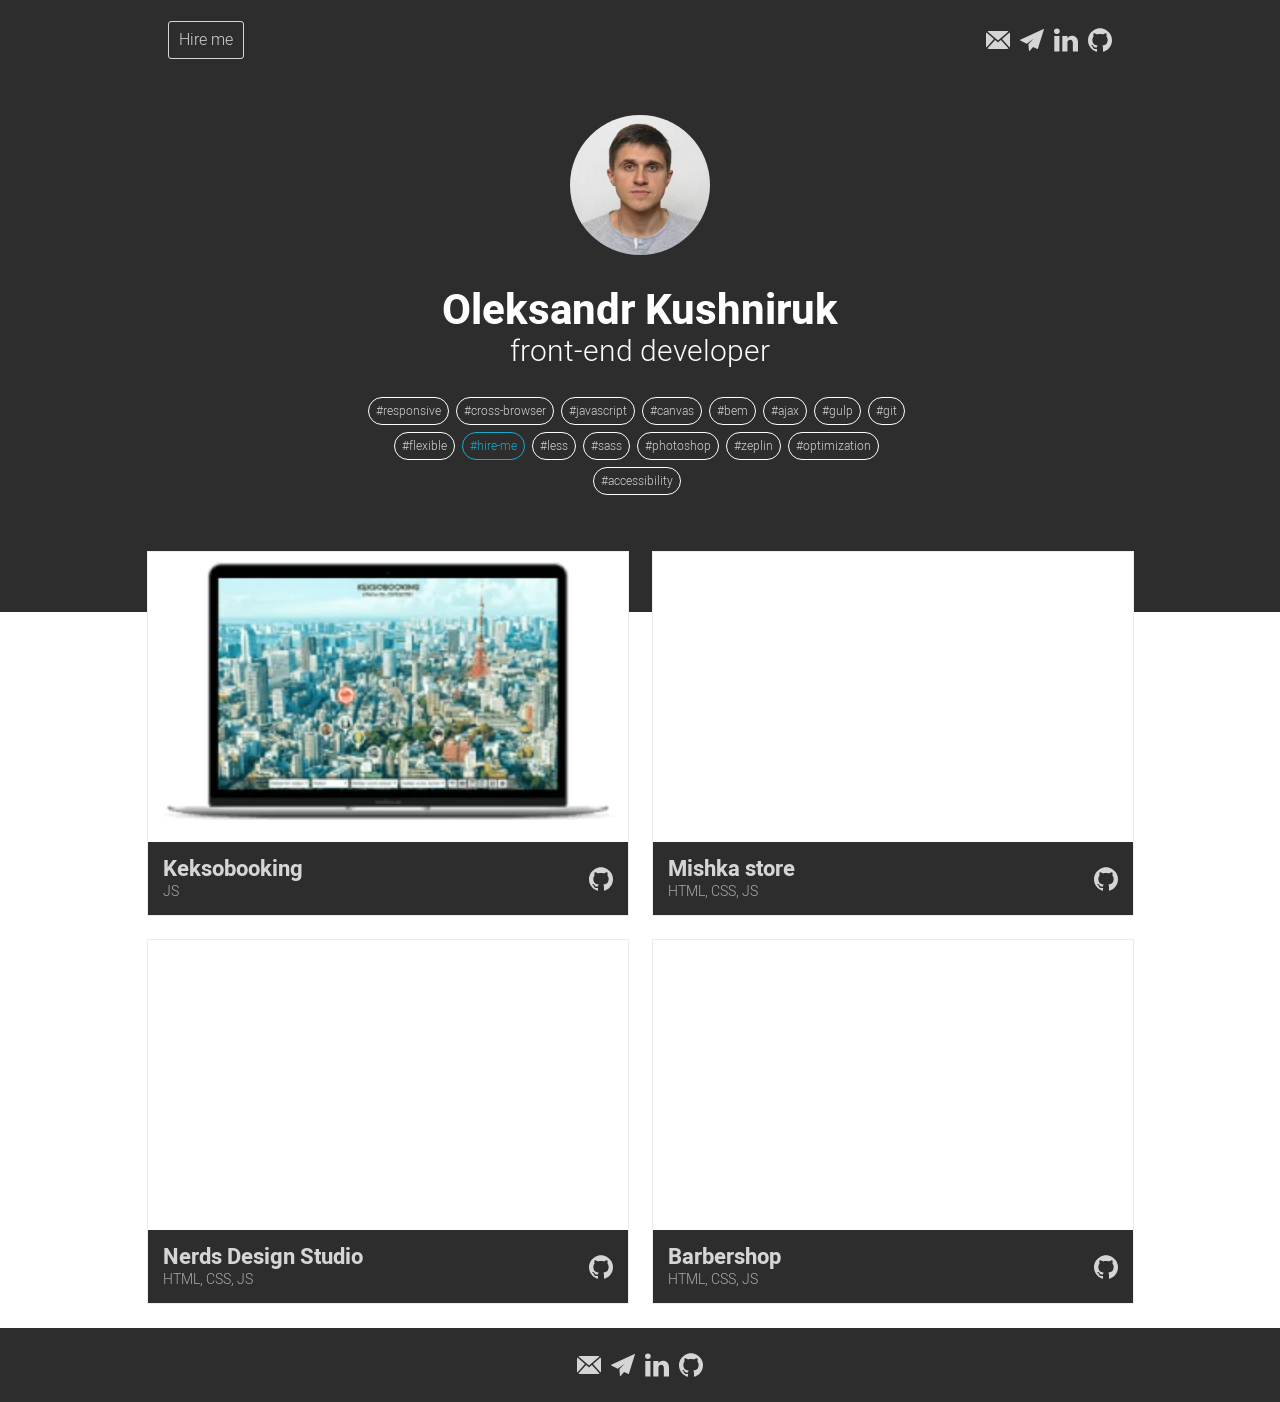
==== commit 4b948189: "Fixed some spelling mistakes and deleted feedback form" ====
--- a/index.html
+++ b/index.html
@@ -11,7 +11,7 @@
 
   <header class="page__header">
     <div class="page__header-wrap">
-      <a class="btn page__header-btn" href="#write-to-me">Hire me</a>
+      <a class="btn page__header-btn" href="https://www.linkedin.com/in/oleksandr-kushniruk" target="_blank">Hire me</a>
       <div class="page__header-links links">
         <a class="links__item" href="mailto:kushniruk_aleksandr@ukr.net">
           <svg class="links__item-img links__item-img--white" xmlns="http://www.w3.org/2000/svg" width="32" height="32" viewBox="0 0 485.211 485.211">
@@ -43,13 +43,14 @@
         <img class="page__greeting-img" src="img/my-photo@1x.jpg" srcset="img/my-photo@2x.jpg 2x" width="140" height="140" alt="My photo">
       </picture>
       <h1 class="page__greeting-title">Oleksandr Kushniruk</h1>
-      <h2 class="page__greeting-specialization">Front-end Web-Developer</h2>
+      <h2 class="page__greeting-specialization">Front-end Developer</h2>
       <div class="page__greeting-description">
-        <span>#responsive</span><span>#cross-browser</span><span>#java-script</span>
-        <span>#dom</span><span>#bem</span><span>#ajax</span>
-        <span>#gulp</span><span>#bem</span><span>#flexible</span>
-        <a href="#write-to-me">#hire-me</a><span>#git</span><span>#preprocessor</span>
-        <span>#optimization</span>
+        <span>#responsive</span><span>#cross-browser</span><span>#javascript</span>
+        <span>#canvas</span><span>#bem</span><span>#ajax</span>
+        <span>#gulp</span><span>#git</span><span>#flexible</span>
+        <a href="https://www.linkedin.com/in/oleksandr-kushniruk" target="_blank">#hire-me</a><span>#less</span><span>#sass</span>
+        <span>#photoshop</span><span>#zeplin</span>
+        <span>#optimization</span><span>#accessibility</span>
       </div>
     </div>
   </section>
@@ -135,14 +136,6 @@
   </main>
   <footer class="page__footer">
     <div class="page__footer-wrap">
-      <form class="page__footer-feedback feedback" id="write-to-me" action="">
-        <fieldset class="feedback__group">
-          <input class="feedback__item" name="name" type="text" minlength="2" maxlength="30" pattern="^[a-zA-Z-А-Яа-яЁё\s\']+$" title="Please, enter your name" placeholder="Name" required>
-          <input class="feedback__item" name="email" type="email" title="Please, enter your email" placeholder="Email" required>
-        </fieldset>
-        <textarea class="feedback__item feedback__item-message" name="message" cols="30" rows="10" placeholder="Your message" required></textarea>
-        <button class="btn feedback-form__btn" type="submit">Send</button>
-      </form>
       <div class="page__footer-links links">
         <a class="links__item" href="mailto:kushniruk_aleksandr@ukr.net">
           <svg class="links__item-img links__item-img--white" xmlns="http://www.w3.org/2000/svg" width="32" height="32" viewBox="0 0 485.211 485.211">
--- a/css/style.css
+++ b/css/style.css
@@ -252,42 +252,6 @@
   padding: 0 10px;
 }
 
-.feedback {
-  display: flex;
-  flex-direction: column;
-  margin-bottom: 25px;
-}
-
-.feedback__group {
-  margin: 0;
-  padding: 0;
-  border: none;
-}
-
-.feedback__item {
-  width: 100%;
-  margin-bottom: 10px;
-  padding: 10px;
-  color: #2d2d2d;
-  border: 1px solid rgba(255, 255, 255, 0.8);
-  border-radius: 3px;
-  background-color: rgba(255, 255, 255, 1);
-}
-
-.feedback__item-message {
-  resize: none;
-}
-
-.feedback__item:focus {
-  border-color: rgb(22, 172, 206);
-}
-
-.feedback__item::placeholder {
-  font-weight: 300;
-  font-size: 14px;
-  line-height: 18px;
-}
-
 @media (min-width: 520px) {
   .page__greeting-title {
     font-size: 42px;
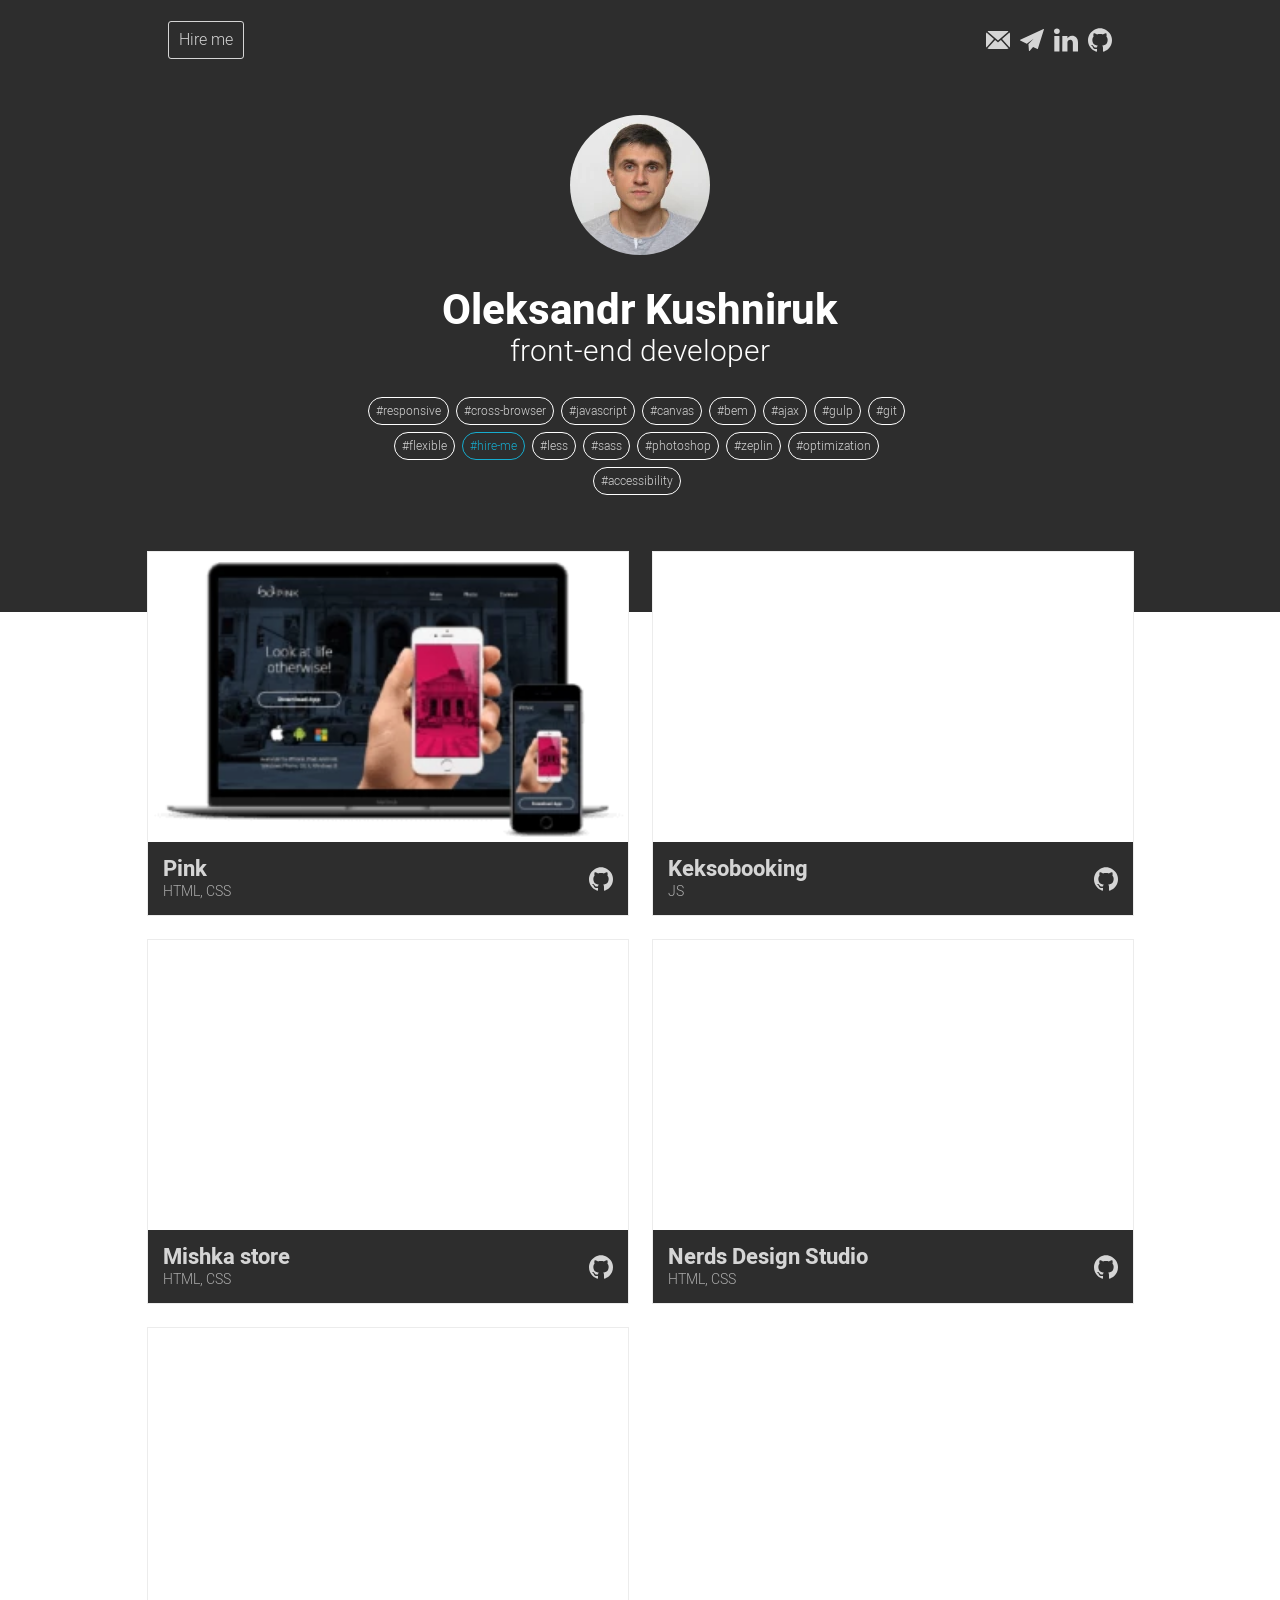
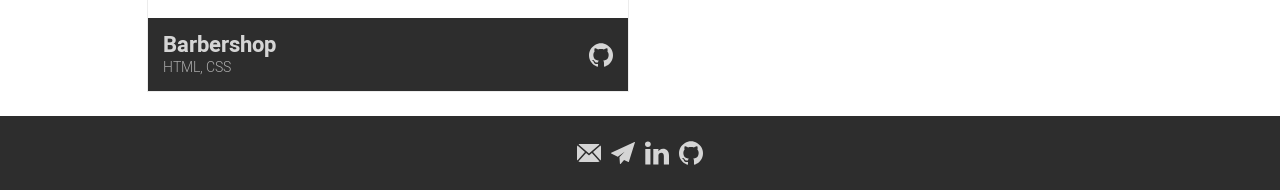
==== commit 952b5739: "Adds project Pink" ====
--- a/index.html
+++ b/index.html
@@ -57,6 +57,25 @@
   <main class="page__main">
     <div class="page__main-portfolio-wrap portfolio">
       <article class="portfolio__item">
+        <a class="portfolio__item-link" href="projects/pink/index.html" target="_blank">
+          <picture>
+            <source type="image/webp" media="(min-width: 520px)" srcset="img/mockup-pink-normal@1x.webp 1x, img/mockup-pink-normal@2x.webp 2x">
+            <source type="image/webp" srcset="img/mockup-pink-small@1x.webp 1x, img/mockup-pink-small@2x.webp 2x">
+            <source media="(min-width: 520px)" srcset="img/mockup-pink-normal@1x.png 1x, img/mockup-pink-normal@2x.png 2x">
+            <img class="portfolio__item-img" src="img/mockup-pink-small@1x.png" srcset="img/mockup-pink-small@2x.png 2x" width="300" height="161" alt="Mockup image of Pink project">
+          </picture>
+        </a>
+        <div class="portfolio__item-caption">
+          <a class="portfolio__item-title" href="projects/pink/index.html" target="_blank">Pink</a>
+          <p class="portfolio__item-technology">html, css</p>
+          <a class="portfolio__item-github-link" href="https://github.com/alnine/pink" target="_blank">
+            <svg class="portfolio__item-github-link-img" xmlns="http://www.w3.org/2000/svg" width="24" height="24" viewBox="0 0 438.549 438.549">
+              <path d="M409.132 114.573c-19.608-33.596-46.205-60.194-79.798-79.8-33.598-19.607-70.277-29.408-110.063-29.408-39.781 0-76.472 9.804-110.063 29.408-33.596 19.605-60.192 46.204-79.8 79.8C9.803 148.168 0 184.854 0 224.63c0 47.78 13.94 90.745 41.827 128.906 27.884 38.164 63.906 64.572 108.063 79.227 5.14.954 8.945.283 11.419-1.996 2.475-2.282 3.711-5.14 3.711-8.562 0-.571-.049-5.708-.144-15.417a2549.81 2549.81 0 0 1-.144-25.406l-6.567 1.136c-4.187.767-9.469 1.092-15.846 1-6.374-.089-12.991-.757-19.842-1.999-6.854-1.231-13.229-4.086-19.13-8.559-5.898-4.473-10.085-10.328-12.56-17.556l-2.855-6.57c-1.903-4.374-4.899-9.233-8.992-14.559-4.093-5.331-8.232-8.945-12.419-10.848l-1.999-1.431c-1.332-.951-2.568-2.098-3.711-3.429-1.142-1.331-1.997-2.663-2.568-3.997-.572-1.335-.098-2.43 1.427-3.289 1.525-.859 4.281-1.276 8.28-1.276l5.708.853c3.807.763 8.516 3.042 14.133 6.851 5.614 3.806 10.229 8.754 13.846 14.842 4.38 7.806 9.657 13.754 15.846 17.847 6.184 4.093 12.419 6.136 18.699 6.136 6.28 0 11.704-.476 16.274-1.423 4.565-.952 8.848-2.383 12.847-4.285 1.713-12.758 6.377-22.559 13.988-29.41-10.848-1.14-20.601-2.857-29.264-5.14-8.658-2.286-17.605-5.996-26.835-11.14-9.235-5.137-16.896-11.516-22.985-19.126-6.09-7.614-11.088-17.61-14.987-29.979-3.901-12.374-5.852-26.648-5.852-42.826 0-23.035 7.52-42.637 22.557-58.817-7.044-17.318-6.379-36.732 1.997-58.24 5.52-1.715 13.706-.428 24.554 3.853 10.85 4.283 18.794 7.952 23.84 10.994 5.046 3.041 9.089 5.618 12.135 7.708 17.705-4.947 35.976-7.421 54.818-7.421s37.117 2.474 54.823 7.421l10.849-6.849c7.419-4.57 16.18-8.758 26.262-12.565 10.088-3.805 17.802-4.853 23.134-3.138 8.562 21.509 9.325 40.922 2.279 58.24 15.036 16.18 22.559 35.787 22.559 58.817 0 16.178-1.958 30.497-5.853 42.966-3.9 12.471-8.941 22.457-15.125 29.979-6.191 7.521-13.901 13.85-23.131 18.986-9.232 5.14-18.182 8.85-26.84 11.136-8.662 2.286-18.415 4.004-29.263 5.146 9.894 8.562 14.842 22.077 14.842 40.539v60.237c0 3.422 1.19 6.279 3.572 8.562 2.379 2.279 6.136 2.95 11.276 1.995 44.163-14.653 80.185-41.062 108.068-79.226 27.88-38.161 41.825-81.126 41.825-128.906-.01-39.771-9.818-76.454-29.414-110.049z"/>
+            </svg>
+          </a>
+        </div>
+      </article>
+      <article class="portfolio__item">
         <a class="portfolio__item-link" href="projects/keksobooking/index.html" target="_blank">
           <picture>
             <source type="image/webp" media="(min-width: 520px)" srcset="img/mockup-keksobooking-normal@1x.webp 1x, img/mockup-keksobooking-normal@2x.webp 2x">
@@ -86,7 +105,7 @@
         </a>
         <div class="portfolio__item-caption">
           <a class="portfolio__item-title" href="projects/mishka/index.html" target="_blank">Mishka store</a>
-          <p class="portfolio__item-technology">html, css, js</p>
+          <p class="portfolio__item-technology">html, css</p>
           <a class="portfolio__item-github-link" href="https://github.com/alnine/162247-mishka" target="_blank">
             <svg class="portfolio__item-github-link-img" xmlns="http://www.w3.org/2000/svg" width="24" height="24" viewBox="0 0 438.549 438.549">
               <path d="M409.132 114.573c-19.608-33.596-46.205-60.194-79.798-79.8-33.598-19.607-70.277-29.408-110.063-29.408-39.781 0-76.472 9.804-110.063 29.408-33.596 19.605-60.192 46.204-79.8 79.8C9.803 148.168 0 184.854 0 224.63c0 47.78 13.94 90.745 41.827 128.906 27.884 38.164 63.906 64.572 108.063 79.227 5.14.954 8.945.283 11.419-1.996 2.475-2.282 3.711-5.14 3.711-8.562 0-.571-.049-5.708-.144-15.417a2549.81 2549.81 0 0 1-.144-25.406l-6.567 1.136c-4.187.767-9.469 1.092-15.846 1-6.374-.089-12.991-.757-19.842-1.999-6.854-1.231-13.229-4.086-19.13-8.559-5.898-4.473-10.085-10.328-12.56-17.556l-2.855-6.57c-1.903-4.374-4.899-9.233-8.992-14.559-4.093-5.331-8.232-8.945-12.419-10.848l-1.999-1.431c-1.332-.951-2.568-2.098-3.711-3.429-1.142-1.331-1.997-2.663-2.568-3.997-.572-1.335-.098-2.43 1.427-3.289 1.525-.859 4.281-1.276 8.28-1.276l5.708.853c3.807.763 8.516 3.042 14.133 6.851 5.614 3.806 10.229 8.754 13.846 14.842 4.38 7.806 9.657 13.754 15.846 17.847 6.184 4.093 12.419 6.136 18.699 6.136 6.28 0 11.704-.476 16.274-1.423 4.565-.952 8.848-2.383 12.847-4.285 1.713-12.758 6.377-22.559 13.988-29.41-10.848-1.14-20.601-2.857-29.264-5.14-8.658-2.286-17.605-5.996-26.835-11.14-9.235-5.137-16.896-11.516-22.985-19.126-6.09-7.614-11.088-17.61-14.987-29.979-3.901-12.374-5.852-26.648-5.852-42.826 0-23.035 7.52-42.637 22.557-58.817-7.044-17.318-6.379-36.732 1.997-58.24 5.52-1.715 13.706-.428 24.554 3.853 10.85 4.283 18.794 7.952 23.84 10.994 5.046 3.041 9.089 5.618 12.135 7.708 17.705-4.947 35.976-7.421 54.818-7.421s37.117 2.474 54.823 7.421l10.849-6.849c7.419-4.57 16.18-8.758 26.262-12.565 10.088-3.805 17.802-4.853 23.134-3.138 8.562 21.509 9.325 40.922 2.279 58.24 15.036 16.18 22.559 35.787 22.559 58.817 0 16.178-1.958 30.497-5.853 42.966-3.9 12.471-8.941 22.457-15.125 29.979-6.191 7.521-13.901 13.85-23.131 18.986-9.232 5.14-18.182 8.85-26.84 11.136-8.662 2.286-18.415 4.004-29.263 5.146 9.894 8.562 14.842 22.077 14.842 40.539v60.237c0 3.422 1.19 6.279 3.572 8.562 2.379 2.279 6.136 2.95 11.276 1.995 44.163-14.653 80.185-41.062 108.068-79.226 27.88-38.161 41.825-81.126 41.825-128.906-.01-39.771-9.818-76.454-29.414-110.049z"/>
@@ -105,7 +124,7 @@
         </a>
         <div class="portfolio__item-caption">
           <a class="portfolio__item-title" href="projects/nerds/index.html" target="_blank">Nerds Design Studio</a>
-          <p class="portfolio__item-technology">html, css, js</p>
+          <p class="portfolio__item-technology">html, css</p>
           <a class="portfolio__item-github-link" href="https://github.com/alnine/nerds" target="_blank">
             <svg class="portfolio__item-github-link-img" xmlns="http://www.w3.org/2000/svg" width="24" height="24" viewBox="0 0 438.549 438.549">
               <path d="M409.132 114.573c-19.608-33.596-46.205-60.194-79.798-79.8-33.598-19.607-70.277-29.408-110.063-29.408-39.781 0-76.472 9.804-110.063 29.408-33.596 19.605-60.192 46.204-79.8 79.8C9.803 148.168 0 184.854 0 224.63c0 47.78 13.94 90.745 41.827 128.906 27.884 38.164 63.906 64.572 108.063 79.227 5.14.954 8.945.283 11.419-1.996 2.475-2.282 3.711-5.14 3.711-8.562 0-.571-.049-5.708-.144-15.417a2549.81 2549.81 0 0 1-.144-25.406l-6.567 1.136c-4.187.767-9.469 1.092-15.846 1-6.374-.089-12.991-.757-19.842-1.999-6.854-1.231-13.229-4.086-19.13-8.559-5.898-4.473-10.085-10.328-12.56-17.556l-2.855-6.57c-1.903-4.374-4.899-9.233-8.992-14.559-4.093-5.331-8.232-8.945-12.419-10.848l-1.999-1.431c-1.332-.951-2.568-2.098-3.711-3.429-1.142-1.331-1.997-2.663-2.568-3.997-.572-1.335-.098-2.43 1.427-3.289 1.525-.859 4.281-1.276 8.28-1.276l5.708.853c3.807.763 8.516 3.042 14.133 6.851 5.614 3.806 10.229 8.754 13.846 14.842 4.38 7.806 9.657 13.754 15.846 17.847 6.184 4.093 12.419 6.136 18.699 6.136 6.28 0 11.704-.476 16.274-1.423 4.565-.952 8.848-2.383 12.847-4.285 1.713-12.758 6.377-22.559 13.988-29.41-10.848-1.14-20.601-2.857-29.264-5.14-8.658-2.286-17.605-5.996-26.835-11.14-9.235-5.137-16.896-11.516-22.985-19.126-6.09-7.614-11.088-17.61-14.987-29.979-3.901-12.374-5.852-26.648-5.852-42.826 0-23.035 7.52-42.637 22.557-58.817-7.044-17.318-6.379-36.732 1.997-58.24 5.52-1.715 13.706-.428 24.554 3.853 10.85 4.283 18.794 7.952 23.84 10.994 5.046 3.041 9.089 5.618 12.135 7.708 17.705-4.947 35.976-7.421 54.818-7.421s37.117 2.474 54.823 7.421l10.849-6.849c7.419-4.57 16.18-8.758 26.262-12.565 10.088-3.805 17.802-4.853 23.134-3.138 8.562 21.509 9.325 40.922 2.279 58.24 15.036 16.18 22.559 35.787 22.559 58.817 0 16.178-1.958 30.497-5.853 42.966-3.9 12.471-8.941 22.457-15.125 29.979-6.191 7.521-13.901 13.85-23.131 18.986-9.232 5.14-18.182 8.85-26.84 11.136-8.662 2.286-18.415 4.004-29.263 5.146 9.894 8.562 14.842 22.077 14.842 40.539v60.237c0 3.422 1.19 6.279 3.572 8.562 2.379 2.279 6.136 2.95 11.276 1.995 44.163-14.653 80.185-41.062 108.068-79.226 27.88-38.161 41.825-81.126 41.825-128.906-.01-39.771-9.818-76.454-29.414-110.049z"/>
@@ -124,7 +143,7 @@
         </a>
         <div class="portfolio__item-caption">
           <a class="portfolio__item-title" href="projects/barbershop/index.html" target="_blank">Barbershop</a>
-          <p class="portfolio__item-technology">html, css, js</p>
+          <p class="portfolio__item-technology">html, css</p>
           <a class="portfolio__item-github-link" href="https://github.com/alnine/barbershop" target="_blank">
             <svg class="portfolio__item-github-link-img" xmlns="http://www.w3.org/2000/svg" width="24" height="24" viewBox="0 0 438.549 438.549">
               <path d="M409.132 114.573c-19.608-33.596-46.205-60.194-79.798-79.8-33.598-19.607-70.277-29.408-110.063-29.408-39.781 0-76.472 9.804-110.063 29.408-33.596 19.605-60.192 46.204-79.8 79.8C9.803 148.168 0 184.854 0 224.63c0 47.78 13.94 90.745 41.827 128.906 27.884 38.164 63.906 64.572 108.063 79.227 5.14.954 8.945.283 11.419-1.996 2.475-2.282 3.711-5.14 3.711-8.562 0-.571-.049-5.708-.144-15.417a2549.81 2549.81 0 0 1-.144-25.406l-6.567 1.136c-4.187.767-9.469 1.092-15.846 1-6.374-.089-12.991-.757-19.842-1.999-6.854-1.231-13.229-4.086-19.13-8.559-5.898-4.473-10.085-10.328-12.56-17.556l-2.855-6.57c-1.903-4.374-4.899-9.233-8.992-14.559-4.093-5.331-8.232-8.945-12.419-10.848l-1.999-1.431c-1.332-.951-2.568-2.098-3.711-3.429-1.142-1.331-1.997-2.663-2.568-3.997-.572-1.335-.098-2.43 1.427-3.289 1.525-.859 4.281-1.276 8.28-1.276l5.708.853c3.807.763 8.516 3.042 14.133 6.851 5.614 3.806 10.229 8.754 13.846 14.842 4.38 7.806 9.657 13.754 15.846 17.847 6.184 4.093 12.419 6.136 18.699 6.136 6.28 0 11.704-.476 16.274-1.423 4.565-.952 8.848-2.383 12.847-4.285 1.713-12.758 6.377-22.559 13.988-29.41-10.848-1.14-20.601-2.857-29.264-5.14-8.658-2.286-17.605-5.996-26.835-11.14-9.235-5.137-16.896-11.516-22.985-19.126-6.09-7.614-11.088-17.61-14.987-29.979-3.901-12.374-5.852-26.648-5.852-42.826 0-23.035 7.52-42.637 22.557-58.817-7.044-17.318-6.379-36.732 1.997-58.24 5.52-1.715 13.706-.428 24.554 3.853 10.85 4.283 18.794 7.952 23.84 10.994 5.046 3.041 9.089 5.618 12.135 7.708 17.705-4.947 35.976-7.421 54.818-7.421s37.117 2.474 54.823 7.421l10.849-6.849c7.419-4.57 16.18-8.758 26.262-12.565 10.088-3.805 17.802-4.853 23.134-3.138 8.562 21.509 9.325 40.922 2.279 58.24 15.036 16.18 22.559 35.787 22.559 58.817 0 16.178-1.958 30.497-5.853 42.966-3.9 12.471-8.941 22.457-15.125 29.979-6.191 7.521-13.901 13.85-23.131 18.986-9.232 5.14-18.182 8.85-26.84 11.136-8.662 2.286-18.415 4.004-29.263 5.146 9.894 8.562 14.842 22.077 14.842 40.539v60.237c0 3.422 1.19 6.279 3.572 8.562 2.379 2.279 6.136 2.95 11.276 1.995 44.163-14.653 80.185-41.062 108.068-79.226 27.88-38.161 41.825-81.126 41.825-128.906-.01-39.771-9.818-76.454-29.414-110.049z"/>
--- a/css/style.css
+++ b/css/style.css
@@ -175,7 +175,6 @@
   width: 320px;
   margin: 0 auto;
   margin-top: -60px;
-  margin-bottom: 25px;
   padding: 0 10px;
 }
 
@@ -183,10 +182,6 @@
   margin-bottom: 25px;
   background-color: #ffffff;
   outline: 1px solid #ececec;
-}
-
-.portfolio__item:last-child {
-  margin-bottom: 0;
 }
 
 .portfolio__item-link {
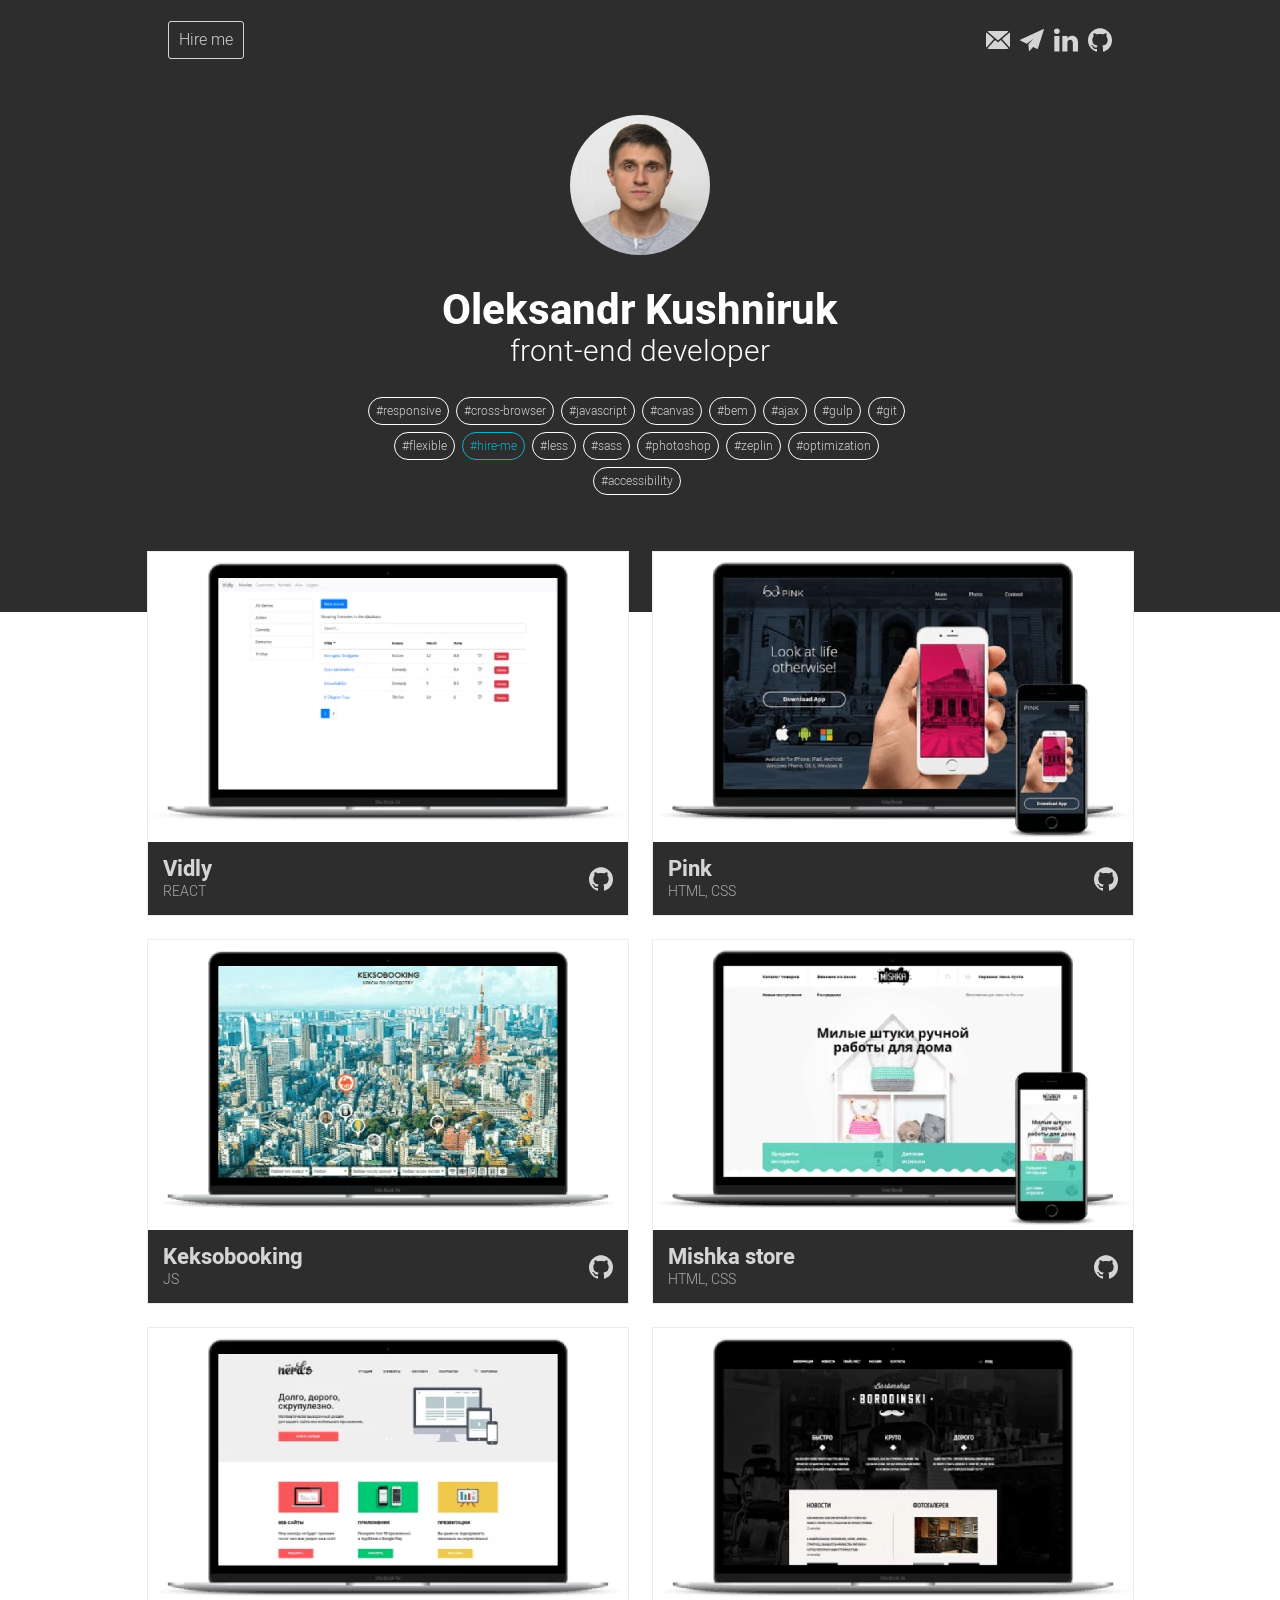
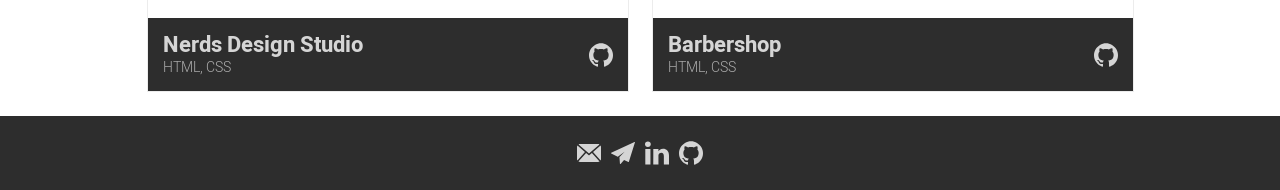
==== commit edccd6b5: "Adds project Vidly" ====
--- a/index.html
+++ b/index.html
@@ -1,183 +1,588 @@
 <!DOCTYPE html>
 <html lang="en">
-<head>
-  <meta charset="utf-8">
-  <meta name="viewport" content="width=device-width, initial-scale=1.0">
-  <title>Portfolio of Oleksandr Kushniruk</title>
-  <link rel="stylesheet" href="css/normalize.css">
-  <link rel="stylesheet" href="css/style.css">
-</head>
-<body class="page">
-
-  <header class="page__header">
-    <div class="page__header-wrap">
-      <a class="btn page__header-btn" href="https://www.linkedin.com/in/oleksandr-kushniruk" target="_blank">Hire me</a>
-      <div class="page__header-links links">
-        <a class="links__item" href="mailto:kushniruk_aleksandr@ukr.net">
-          <svg class="links__item-img links__item-img--white" xmlns="http://www.w3.org/2000/svg" width="32" height="32" viewBox="0 0 485.211 485.211">
-            <path d="M485.211 363.906c0 10.637-2.992 20.498-7.785 29.174L324.225 221.67l151.54-132.584c5.895 9.355 9.446 20.344 9.446 32.219v242.601zM242.606 252.793l210.863-184.5c-8.653-4.737-18.397-7.642-28.908-7.642H60.651c-10.524 0-20.271 2.905-28.889 7.642l210.844 184.5zm58.787-11.162l-48.809 42.734a15.145 15.145 0 0 1-9.978 3.729c-3.57 0-7.125-1.242-9.98-3.729l-48.82-42.736L28.667 415.23c9.299 5.834 20.197 9.329 31.983 9.329h363.911c11.784 0 22.687-3.495 31.983-9.329L301.393 241.631zM9.448 89.085C3.554 98.44 0 109.429 0 121.305v242.602c0 10.637 2.978 20.498 7.789 29.174l153.183-171.44L9.448 89.085z"/>
-          </svg>
-        </a>
-        <a class="links__item" href="https://telegram.me/aleks_kush" target="_blank">
-          <svg class="links__item-img links__item-img--white" xmlns="http://www.w3.org/2000/svg" width="32" height="32" viewBox="0 0 334.5 334.5">
-            <path d="M332.797 13.699a5.003 5.003 0 0 0-5.404-.776L2.893 163.695a5.001 5.001 0 0 0-.096 9.023l91.833 45.068a5 5 0 0 0 5.196-.484l89.287-66.734-70.094 72.1a5 5 0 0 0-1.4 3.868l6.979 90.889a5 5 0 0 0 8.771 2.884l48.742-56.482 60.255 28.79a5 5 0 0 0 6.926-3.014L334.27 18.956a5 5 0 0 0-1.473-5.257z"/>
-          </svg>
-        </a>
-        <a class="links__item" href="https://www.linkedin.com/in/oleksandr-kushniruk" target="_blank">
-          <svg class="links__item-img links__item-img--white" xmlns="http://www.w3.org/2000/svg" width="32" height="32" viewBox="0 0 430.117 430.117">
-            <path d="M430.117 261.543V420.56h-92.188V272.193c0-37.271-13.334-62.707-46.703-62.707-25.473 0-40.632 17.142-47.301 33.724-2.432 5.928-3.058 14.179-3.058 22.477V420.56h-92.219s1.242-251.285 0-277.32h92.21v39.309c-.187.294-.43.611-.606.896h.606v-.896c12.251-18.869 34.13-45.824 83.102-45.824 60.673-.001 106.157 39.636 106.157 124.818zM52.183 9.558C20.635 9.558 0 30.251 0 57.463c0 26.619 20.038 47.94 50.959 47.94h.616c32.159 0 52.159-21.317 52.159-47.94-.606-27.212-20-47.905-51.551-47.905zM5.477 420.56h92.184V143.24H5.477v277.32z"/>
-          </svg>
-        </a>
-        <a class="links__item" href="https://github.com/alnine" target="_blank">
-          <svg class="links__item-img links__item-img--white" xmlns="http://www.w3.org/2000/svg" width="32" height="32" viewBox="0 0 438.549 438.549">
-            <path d="M409.132 114.573c-19.608-33.596-46.205-60.194-79.798-79.8-33.598-19.607-70.277-29.408-110.063-29.408-39.781 0-76.472 9.804-110.063 29.408-33.596 19.605-60.192 46.204-79.8 79.8C9.803 148.168 0 184.854 0 224.63c0 47.78 13.94 90.745 41.827 128.906 27.884 38.164 63.906 64.572 108.063 79.227 5.14.954 8.945.283 11.419-1.996 2.475-2.282 3.711-5.14 3.711-8.562 0-.571-.049-5.708-.144-15.417a2549.81 2549.81 0 0 1-.144-25.406l-6.567 1.136c-4.187.767-9.469 1.092-15.846 1-6.374-.089-12.991-.757-19.842-1.999-6.854-1.231-13.229-4.086-19.13-8.559-5.898-4.473-10.085-10.328-12.56-17.556l-2.855-6.57c-1.903-4.374-4.899-9.233-8.992-14.559-4.093-5.331-8.232-8.945-12.419-10.848l-1.999-1.431c-1.332-.951-2.568-2.098-3.711-3.429-1.142-1.331-1.997-2.663-2.568-3.997-.572-1.335-.098-2.43 1.427-3.289 1.525-.859 4.281-1.276 8.28-1.276l5.708.853c3.807.763 8.516 3.042 14.133 6.851 5.614 3.806 10.229 8.754 13.846 14.842 4.38 7.806 9.657 13.754 15.846 17.847 6.184 4.093 12.419 6.136 18.699 6.136 6.28 0 11.704-.476 16.274-1.423 4.565-.952 8.848-2.383 12.847-4.285 1.713-12.758 6.377-22.559 13.988-29.41-10.848-1.14-20.601-2.857-29.264-5.14-8.658-2.286-17.605-5.996-26.835-11.14-9.235-5.137-16.896-11.516-22.985-19.126-6.09-7.614-11.088-17.61-14.987-29.979-3.901-12.374-5.852-26.648-5.852-42.826 0-23.035 7.52-42.637 22.557-58.817-7.044-17.318-6.379-36.732 1.997-58.24 5.52-1.715 13.706-.428 24.554 3.853 10.85 4.283 18.794 7.952 23.84 10.994 5.046 3.041 9.089 5.618 12.135 7.708 17.705-4.947 35.976-7.421 54.818-7.421s37.117 2.474 54.823 7.421l10.849-6.849c7.419-4.57 16.18-8.758 26.262-12.565 10.088-3.805 17.802-4.853 23.134-3.138 8.562 21.509 9.325 40.922 2.279 58.24 15.036 16.18 22.559 35.787 22.559 58.817 0 16.178-1.958 30.497-5.853 42.966-3.9 12.471-8.941 22.457-15.125 29.979-6.191 7.521-13.901 13.85-23.131 18.986-9.232 5.14-18.182 8.85-26.84 11.136-8.662 2.286-18.415 4.004-29.263 5.146 9.894 8.562 14.842 22.077 14.842 40.539v60.237c0 3.422 1.19 6.279 3.572 8.562 2.379 2.279 6.136 2.95 11.276 1.995 44.163-14.653 80.185-41.062 108.068-79.226 27.88-38.161 41.825-81.126 41.825-128.906-.01-39.771-9.818-76.454-29.414-110.049z"/>
-          </svg>
-        </a>
+  <head>
+    <meta charset="utf-8" />
+    <meta name="viewport" content="width=device-width, initial-scale=1.0" />
+    <title>Portfolio of Oleksandr Kushniruk</title>
+    <link rel="stylesheet" href="css/normalize.css" />
+    <link rel="stylesheet" href="css/style.css" />
+  </head>
+  <body class="page">
+    <header class="page__header">
+      <div class="page__header-wrap">
+        <a
+          class="btn page__header-btn"
+          href="https://www.linkedin.com/in/oleksandr-kushniruk"
+          target="_blank"
+          >Hire me</a
+        >
+        <div class="page__header-links links">
+          <a class="links__item" href="mailto:kushniruk_aleksandr@ukr.net">
+            <svg
+              class="links__item-img links__item-img--white"
+              xmlns="http://www.w3.org/2000/svg"
+              width="32"
+              height="32"
+              viewBox="0 0 485.211 485.211"
+            >
+              <path
+                d="M485.211 363.906c0 10.637-2.992 20.498-7.785 29.174L324.225 221.67l151.54-132.584c5.895 9.355 9.446 20.344 9.446 32.219v242.601zM242.606 252.793l210.863-184.5c-8.653-4.737-18.397-7.642-28.908-7.642H60.651c-10.524 0-20.271 2.905-28.889 7.642l210.844 184.5zm58.787-11.162l-48.809 42.734a15.145 15.145 0 0 1-9.978 3.729c-3.57 0-7.125-1.242-9.98-3.729l-48.82-42.736L28.667 415.23c9.299 5.834 20.197 9.329 31.983 9.329h363.911c11.784 0 22.687-3.495 31.983-9.329L301.393 241.631zM9.448 89.085C3.554 98.44 0 109.429 0 121.305v242.602c0 10.637 2.978 20.498 7.789 29.174l153.183-171.44L9.448 89.085z"
+              />
+            </svg>
+          </a>
+          <a
+            class="links__item"
+            href="https://telegram.me/aleks_kush"
+            target="_blank"
+          >
+            <svg
+              class="links__item-img links__item-img--white"
+              xmlns="http://www.w3.org/2000/svg"
+              width="32"
+              height="32"
+              viewBox="0 0 334.5 334.5"
+            >
+              <path
+                d="M332.797 13.699a5.003 5.003 0 0 0-5.404-.776L2.893 163.695a5.001 5.001 0 0 0-.096 9.023l91.833 45.068a5 5 0 0 0 5.196-.484l89.287-66.734-70.094 72.1a5 5 0 0 0-1.4 3.868l6.979 90.889a5 5 0 0 0 8.771 2.884l48.742-56.482 60.255 28.79a5 5 0 0 0 6.926-3.014L334.27 18.956a5 5 0 0 0-1.473-5.257z"
+              />
+            </svg>
+          </a>
+          <a
+            class="links__item"
+            href="https://www.linkedin.com/in/oleksandr-kushniruk"
+            target="_blank"
+          >
+            <svg
+              class="links__item-img links__item-img--white"
+              xmlns="http://www.w3.org/2000/svg"
+              width="32"
+              height="32"
+              viewBox="0 0 430.117 430.117"
+            >
+              <path
+                d="M430.117 261.543V420.56h-92.188V272.193c0-37.271-13.334-62.707-46.703-62.707-25.473 0-40.632 17.142-47.301 33.724-2.432 5.928-3.058 14.179-3.058 22.477V420.56h-92.219s1.242-251.285 0-277.32h92.21v39.309c-.187.294-.43.611-.606.896h.606v-.896c12.251-18.869 34.13-45.824 83.102-45.824 60.673-.001 106.157 39.636 106.157 124.818zM52.183 9.558C20.635 9.558 0 30.251 0 57.463c0 26.619 20.038 47.94 50.959 47.94h.616c32.159 0 52.159-21.317 52.159-47.94-.606-27.212-20-47.905-51.551-47.905zM5.477 420.56h92.184V143.24H5.477v277.32z"
+              />
+            </svg>
+          </a>
+          <a
+            class="links__item"
+            href="https://github.com/alnine"
+            target="_blank"
+          >
+            <svg
+              class="links__item-img links__item-img--white"
+              xmlns="http://www.w3.org/2000/svg"
+              width="32"
+              height="32"
+              viewBox="0 0 438.549 438.549"
+            >
+              <path
+                d="M409.132 114.573c-19.608-33.596-46.205-60.194-79.798-79.8-33.598-19.607-70.277-29.408-110.063-29.408-39.781 0-76.472 9.804-110.063 29.408-33.596 19.605-60.192 46.204-79.8 79.8C9.803 148.168 0 184.854 0 224.63c0 47.78 13.94 90.745 41.827 128.906 27.884 38.164 63.906 64.572 108.063 79.227 5.14.954 8.945.283 11.419-1.996 2.475-2.282 3.711-5.14 3.711-8.562 0-.571-.049-5.708-.144-15.417a2549.81 2549.81 0 0 1-.144-25.406l-6.567 1.136c-4.187.767-9.469 1.092-15.846 1-6.374-.089-12.991-.757-19.842-1.999-6.854-1.231-13.229-4.086-19.13-8.559-5.898-4.473-10.085-10.328-12.56-17.556l-2.855-6.57c-1.903-4.374-4.899-9.233-8.992-14.559-4.093-5.331-8.232-8.945-12.419-10.848l-1.999-1.431c-1.332-.951-2.568-2.098-3.711-3.429-1.142-1.331-1.997-2.663-2.568-3.997-.572-1.335-.098-2.43 1.427-3.289 1.525-.859 4.281-1.276 8.28-1.276l5.708.853c3.807.763 8.516 3.042 14.133 6.851 5.614 3.806 10.229 8.754 13.846 14.842 4.38 7.806 9.657 13.754 15.846 17.847 6.184 4.093 12.419 6.136 18.699 6.136 6.28 0 11.704-.476 16.274-1.423 4.565-.952 8.848-2.383 12.847-4.285 1.713-12.758 6.377-22.559 13.988-29.41-10.848-1.14-20.601-2.857-29.264-5.14-8.658-2.286-17.605-5.996-26.835-11.14-9.235-5.137-16.896-11.516-22.985-19.126-6.09-7.614-11.088-17.61-14.987-29.979-3.901-12.374-5.852-26.648-5.852-42.826 0-23.035 7.52-42.637 22.557-58.817-7.044-17.318-6.379-36.732 1.997-58.24 5.52-1.715 13.706-.428 24.554 3.853 10.85 4.283 18.794 7.952 23.84 10.994 5.046 3.041 9.089 5.618 12.135 7.708 17.705-4.947 35.976-7.421 54.818-7.421s37.117 2.474 54.823 7.421l10.849-6.849c7.419-4.57 16.18-8.758 26.262-12.565 10.088-3.805 17.802-4.853 23.134-3.138 8.562 21.509 9.325 40.922 2.279 58.24 15.036 16.18 22.559 35.787 22.559 58.817 0 16.178-1.958 30.497-5.853 42.966-3.9 12.471-8.941 22.457-15.125 29.979-6.191 7.521-13.901 13.85-23.131 18.986-9.232 5.14-18.182 8.85-26.84 11.136-8.662 2.286-18.415 4.004-29.263 5.146 9.894 8.562 14.842 22.077 14.842 40.539v60.237c0 3.422 1.19 6.279 3.572 8.562 2.379 2.279 6.136 2.95 11.276 1.995 44.163-14.653 80.185-41.062 108.068-79.226 27.88-38.161 41.825-81.126 41.825-128.906-.01-39.771-9.818-76.454-29.414-110.049z"
+              />
+            </svg>
+          </a>
+        </div>
       </div>
-    </div>
-  </header>
-  <section class="page__greeting">
-    <div class="page__greeting-wrap">
-      <picture>
-        <source type="image/webp" srcset="img/my-photo@1x.webp 1x, img/my-photo@2x.webp 2x">
-        <img class="page__greeting-img" src="img/my-photo@1x.jpg" srcset="img/my-photo@2x.jpg 2x" width="140" height="140" alt="My photo">
-      </picture>
-      <h1 class="page__greeting-title">Oleksandr Kushniruk</h1>
-      <h2 class="page__greeting-specialization">Front-end Developer</h2>
-      <div class="page__greeting-description">
-        <span>#responsive</span><span>#cross-browser</span><span>#javascript</span>
-        <span>#canvas</span><span>#bem</span><span>#ajax</span>
-        <span>#gulp</span><span>#git</span><span>#flexible</span>
-        <a href="https://www.linkedin.com/in/oleksandr-kushniruk" target="_blank">#hire-me</a><span>#less</span><span>#sass</span>
-        <span>#photoshop</span><span>#zeplin</span>
-        <span>#optimization</span><span>#accessibility</span>
+    </header>
+    <section class="page__greeting">
+      <div class="page__greeting-wrap">
+        <picture>
+          <source
+            type="image/webp"
+            srcset="img/my-photo@1x.webp 1x, img/my-photo@2x.webp 2x"
+          />
+          <img
+            class="page__greeting-img"
+            src="img/my-photo@1x.jpg"
+            srcset="img/my-photo@2x.jpg 2x"
+            width="140"
+            height="140"
+            alt="My photo"
+          />
+        </picture>
+        <h1 class="page__greeting-title">Oleksandr Kushniruk</h1>
+        <h2 class="page__greeting-specialization">Front-end Developer</h2>
+        <div class="page__greeting-description">
+          <span>#responsive</span><span>#cross-browser</span
+          ><span>#javascript</span> <span>#canvas</span><span>#bem</span
+          ><span>#ajax</span> <span>#gulp</span><span>#git</span
+          ><span>#flexible</span>
+          <a
+            href="https://www.linkedin.com/in/oleksandr-kushniruk"
+            target="_blank"
+            >#hire-me</a
+          ><span>#less</span><span>#sass</span> <span>#photoshop</span
+          ><span>#zeplin</span> <span>#optimization</span
+          ><span>#accessibility</span>
+        </div>
       </div>
-    </div>
-  </section>
-  <main class="page__main">
-    <div class="page__main-portfolio-wrap portfolio">
-      <article class="portfolio__item">
-        <a class="portfolio__item-link" href="projects/pink/index.html" target="_blank">
-          <picture>
-            <source type="image/webp" media="(min-width: 520px)" srcset="img/mockup-pink-normal@1x.webp 1x, img/mockup-pink-normal@2x.webp 2x">
-            <source type="image/webp" srcset="img/mockup-pink-small@1x.webp 1x, img/mockup-pink-small@2x.webp 2x">
-            <source media="(min-width: 520px)" srcset="img/mockup-pink-normal@1x.png 1x, img/mockup-pink-normal@2x.png 2x">
-            <img class="portfolio__item-img" src="img/mockup-pink-small@1x.png" srcset="img/mockup-pink-small@2x.png 2x" width="300" height="161" alt="Mockup image of Pink project">
-          </picture>
-        </a>
-        <div class="portfolio__item-caption">
-          <a class="portfolio__item-title" href="projects/pink/index.html" target="_blank">Pink</a>
-          <p class="portfolio__item-technology">html, css</p>
-          <a class="portfolio__item-github-link" href="https://github.com/alnine/pink" target="_blank">
-            <svg class="portfolio__item-github-link-img" xmlns="http://www.w3.org/2000/svg" width="24" height="24" viewBox="0 0 438.549 438.549">
-              <path d="M409.132 114.573c-19.608-33.596-46.205-60.194-79.798-79.8-33.598-19.607-70.277-29.408-110.063-29.408-39.781 0-76.472 9.804-110.063 29.408-33.596 19.605-60.192 46.204-79.8 79.8C9.803 148.168 0 184.854 0 224.63c0 47.78 13.94 90.745 41.827 128.906 27.884 38.164 63.906 64.572 108.063 79.227 5.14.954 8.945.283 11.419-1.996 2.475-2.282 3.711-5.14 3.711-8.562 0-.571-.049-5.708-.144-15.417a2549.81 2549.81 0 0 1-.144-25.406l-6.567 1.136c-4.187.767-9.469 1.092-15.846 1-6.374-.089-12.991-.757-19.842-1.999-6.854-1.231-13.229-4.086-19.13-8.559-5.898-4.473-10.085-10.328-12.56-17.556l-2.855-6.57c-1.903-4.374-4.899-9.233-8.992-14.559-4.093-5.331-8.232-8.945-12.419-10.848l-1.999-1.431c-1.332-.951-2.568-2.098-3.711-3.429-1.142-1.331-1.997-2.663-2.568-3.997-.572-1.335-.098-2.43 1.427-3.289 1.525-.859 4.281-1.276 8.28-1.276l5.708.853c3.807.763 8.516 3.042 14.133 6.851 5.614 3.806 10.229 8.754 13.846 14.842 4.38 7.806 9.657 13.754 15.846 17.847 6.184 4.093 12.419 6.136 18.699 6.136 6.28 0 11.704-.476 16.274-1.423 4.565-.952 8.848-2.383 12.847-4.285 1.713-12.758 6.377-22.559 13.988-29.41-10.848-1.14-20.601-2.857-29.264-5.14-8.658-2.286-17.605-5.996-26.835-11.14-9.235-5.137-16.896-11.516-22.985-19.126-6.09-7.614-11.088-17.61-14.987-29.979-3.901-12.374-5.852-26.648-5.852-42.826 0-23.035 7.52-42.637 22.557-58.817-7.044-17.318-6.379-36.732 1.997-58.24 5.52-1.715 13.706-.428 24.554 3.853 10.85 4.283 18.794 7.952 23.84 10.994 5.046 3.041 9.089 5.618 12.135 7.708 17.705-4.947 35.976-7.421 54.818-7.421s37.117 2.474 54.823 7.421l10.849-6.849c7.419-4.57 16.18-8.758 26.262-12.565 10.088-3.805 17.802-4.853 23.134-3.138 8.562 21.509 9.325 40.922 2.279 58.24 15.036 16.18 22.559 35.787 22.559 58.817 0 16.178-1.958 30.497-5.853 42.966-3.9 12.471-8.941 22.457-15.125 29.979-6.191 7.521-13.901 13.85-23.131 18.986-9.232 5.14-18.182 8.85-26.84 11.136-8.662 2.286-18.415 4.004-29.263 5.146 9.894 8.562 14.842 22.077 14.842 40.539v60.237c0 3.422 1.19 6.279 3.572 8.562 2.379 2.279 6.136 2.95 11.276 1.995 44.163-14.653 80.185-41.062 108.068-79.226 27.88-38.161 41.825-81.126 41.825-128.906-.01-39.771-9.818-76.454-29.414-110.049z"/>
+    </section>
+    <main class="page__main">
+      <div class="page__main-portfolio-wrap portfolio">
+        <article class="portfolio__item">
+          <a
+            class="portfolio__item-link"
+            href="https://agile-plateau-91754.herokuapp.com/movies"
+            target="_blank"
+          >
+            <picture>
+              <source
+                type="image/webp"
+                media="(min-width: 520px)"
+                srcset="
+                  img/mockup-vidly-normal@1x.webp 1x,
+                  img/mockup-vidly-normal@2x.webp 2x
+                "
+              />
+              <source
+                type="image/webp"
+                srcset="
+                  img/mockup-vidly-small@1x.webp 1x,
+                  img/mockup-vidly-small@2x.webp 2x
+                "
+              />
+              <source
+                media="(min-width: 520px)"
+                srcset="
+                  img/mockup-vidly-normal@1x.png 1x,
+                  img/mockup-vidly-normal@2x.png 2x
+                "
+              />
+              <img
+                class="portfolio__item-img"
+                src="img/mockup-vidly-small@1x.png"
+                srcset="img/mockup-vidly-small@2x.png 2x"
+                width="300"
+                height="161"
+                alt="Mockup image of Vidly project"
+              />
+            </picture>
+          </a>
+          <div class="portfolio__item-caption">
+            <a
+              class="portfolio__item-title"
+              href="https://agile-plateau-91754.herokuapp.com/movies"
+              target="_blank"
+              >Vidly</a
+            >
+            <p class="portfolio__item-technology">react</p>
+            <a
+              class="portfolio__item-github-link"
+              href="https://github.com/alnine/vidly-react-app"
+              target="_blank"
+            >
+              <svg
+                class="portfolio__item-github-link-img"
+                xmlns="http://www.w3.org/2000/svg"
+                width="24"
+                height="24"
+                viewBox="0 0 438.549 438.549"
+              >
+                <path
+                  d="M409.132 114.573c-19.608-33.596-46.205-60.194-79.798-79.8-33.598-19.607-70.277-29.408-110.063-29.408-39.781 0-76.472 9.804-110.063 29.408-33.596 19.605-60.192 46.204-79.8 79.8C9.803 148.168 0 184.854 0 224.63c0 47.78 13.94 90.745 41.827 128.906 27.884 38.164 63.906 64.572 108.063 79.227 5.14.954 8.945.283 11.419-1.996 2.475-2.282 3.711-5.14 3.711-8.562 0-.571-.049-5.708-.144-15.417a2549.81 2549.81 0 0 1-.144-25.406l-6.567 1.136c-4.187.767-9.469 1.092-15.846 1-6.374-.089-12.991-.757-19.842-1.999-6.854-1.231-13.229-4.086-19.13-8.559-5.898-4.473-10.085-10.328-12.56-17.556l-2.855-6.57c-1.903-4.374-4.899-9.233-8.992-14.559-4.093-5.331-8.232-8.945-12.419-10.848l-1.999-1.431c-1.332-.951-2.568-2.098-3.711-3.429-1.142-1.331-1.997-2.663-2.568-3.997-.572-1.335-.098-2.43 1.427-3.289 1.525-.859 4.281-1.276 8.28-1.276l5.708.853c3.807.763 8.516 3.042 14.133 6.851 5.614 3.806 10.229 8.754 13.846 14.842 4.38 7.806 9.657 13.754 15.846 17.847 6.184 4.093 12.419 6.136 18.699 6.136 6.28 0 11.704-.476 16.274-1.423 4.565-.952 8.848-2.383 12.847-4.285 1.713-12.758 6.377-22.559 13.988-29.41-10.848-1.14-20.601-2.857-29.264-5.14-8.658-2.286-17.605-5.996-26.835-11.14-9.235-5.137-16.896-11.516-22.985-19.126-6.09-7.614-11.088-17.61-14.987-29.979-3.901-12.374-5.852-26.648-5.852-42.826 0-23.035 7.52-42.637 22.557-58.817-7.044-17.318-6.379-36.732 1.997-58.24 5.52-1.715 13.706-.428 24.554 3.853 10.85 4.283 18.794 7.952 23.84 10.994 5.046 3.041 9.089 5.618 12.135 7.708 17.705-4.947 35.976-7.421 54.818-7.421s37.117 2.474 54.823 7.421l10.849-6.849c7.419-4.57 16.18-8.758 26.262-12.565 10.088-3.805 17.802-4.853 23.134-3.138 8.562 21.509 9.325 40.922 2.279 58.24 15.036 16.18 22.559 35.787 22.559 58.817 0 16.178-1.958 30.497-5.853 42.966-3.9 12.471-8.941 22.457-15.125 29.979-6.191 7.521-13.901 13.85-23.131 18.986-9.232 5.14-18.182 8.85-26.84 11.136-8.662 2.286-18.415 4.004-29.263 5.146 9.894 8.562 14.842 22.077 14.842 40.539v60.237c0 3.422 1.19 6.279 3.572 8.562 2.379 2.279 6.136 2.95 11.276 1.995 44.163-14.653 80.185-41.062 108.068-79.226 27.88-38.161 41.825-81.126 41.825-128.906-.01-39.771-9.818-76.454-29.414-110.049z"
+                />
+              </svg>
+            </a>
+          </div>
+        </article>
+        <article class="portfolio__item">
+          <a
+            class="portfolio__item-link"
+            href="projects/pink/index.html"
+            target="_blank"
+          >
+            <picture>
+              <source
+                type="image/webp"
+                media="(min-width: 520px)"
+                srcset="
+                  img/mockup-pink-normal@1x.webp 1x,
+                  img/mockup-pink-normal@2x.webp 2x
+                "
+              />
+              <source
+                type="image/webp"
+                srcset="
+                  img/mockup-pink-small@1x.webp 1x,
+                  img/mockup-pink-small@2x.webp 2x
+                "
+              />
+              <source
+                media="(min-width: 520px)"
+                srcset="
+                  img/mockup-pink-normal@1x.png 1x,
+                  img/mockup-pink-normal@2x.png 2x
+                "
+              />
+              <img
+                class="portfolio__item-img"
+                src="img/mockup-pink-small@1x.png"
+                srcset="img/mockup-pink-small@2x.png 2x"
+                width="300"
+                height="161"
+                alt="Mockup image of Pink project"
+              />
+            </picture>
+          </a>
+          <div class="portfolio__item-caption">
+            <a
+              class="portfolio__item-title"
+              href="projects/pink/index.html"
+              target="_blank"
+              >Pink</a
+            >
+            <p class="portfolio__item-technology">html, css</p>
+            <a
+              class="portfolio__item-github-link"
+              href="https://github.com/alnine/pink"
+              target="_blank"
+            >
+              <svg
+                class="portfolio__item-github-link-img"
+                xmlns="http://www.w3.org/2000/svg"
+                width="24"
+                height="24"
+                viewBox="0 0 438.549 438.549"
+              >
+                <path
+                  d="M409.132 114.573c-19.608-33.596-46.205-60.194-79.798-79.8-33.598-19.607-70.277-29.408-110.063-29.408-39.781 0-76.472 9.804-110.063 29.408-33.596 19.605-60.192 46.204-79.8 79.8C9.803 148.168 0 184.854 0 224.63c0 47.78 13.94 90.745 41.827 128.906 27.884 38.164 63.906 64.572 108.063 79.227 5.14.954 8.945.283 11.419-1.996 2.475-2.282 3.711-5.14 3.711-8.562 0-.571-.049-5.708-.144-15.417a2549.81 2549.81 0 0 1-.144-25.406l-6.567 1.136c-4.187.767-9.469 1.092-15.846 1-6.374-.089-12.991-.757-19.842-1.999-6.854-1.231-13.229-4.086-19.13-8.559-5.898-4.473-10.085-10.328-12.56-17.556l-2.855-6.57c-1.903-4.374-4.899-9.233-8.992-14.559-4.093-5.331-8.232-8.945-12.419-10.848l-1.999-1.431c-1.332-.951-2.568-2.098-3.711-3.429-1.142-1.331-1.997-2.663-2.568-3.997-.572-1.335-.098-2.43 1.427-3.289 1.525-.859 4.281-1.276 8.28-1.276l5.708.853c3.807.763 8.516 3.042 14.133 6.851 5.614 3.806 10.229 8.754 13.846 14.842 4.38 7.806 9.657 13.754 15.846 17.847 6.184 4.093 12.419 6.136 18.699 6.136 6.28 0 11.704-.476 16.274-1.423 4.565-.952 8.848-2.383 12.847-4.285 1.713-12.758 6.377-22.559 13.988-29.41-10.848-1.14-20.601-2.857-29.264-5.14-8.658-2.286-17.605-5.996-26.835-11.14-9.235-5.137-16.896-11.516-22.985-19.126-6.09-7.614-11.088-17.61-14.987-29.979-3.901-12.374-5.852-26.648-5.852-42.826 0-23.035 7.52-42.637 22.557-58.817-7.044-17.318-6.379-36.732 1.997-58.24 5.52-1.715 13.706-.428 24.554 3.853 10.85 4.283 18.794 7.952 23.84 10.994 5.046 3.041 9.089 5.618 12.135 7.708 17.705-4.947 35.976-7.421 54.818-7.421s37.117 2.474 54.823 7.421l10.849-6.849c7.419-4.57 16.18-8.758 26.262-12.565 10.088-3.805 17.802-4.853 23.134-3.138 8.562 21.509 9.325 40.922 2.279 58.24 15.036 16.18 22.559 35.787 22.559 58.817 0 16.178-1.958 30.497-5.853 42.966-3.9 12.471-8.941 22.457-15.125 29.979-6.191 7.521-13.901 13.85-23.131 18.986-9.232 5.14-18.182 8.85-26.84 11.136-8.662 2.286-18.415 4.004-29.263 5.146 9.894 8.562 14.842 22.077 14.842 40.539v60.237c0 3.422 1.19 6.279 3.572 8.562 2.379 2.279 6.136 2.95 11.276 1.995 44.163-14.653 80.185-41.062 108.068-79.226 27.88-38.161 41.825-81.126 41.825-128.906-.01-39.771-9.818-76.454-29.414-110.049z"
+                />
+              </svg>
+            </a>
+          </div>
+        </article>
+        <article class="portfolio__item">
+          <a
+            class="portfolio__item-link"
+            href="projects/keksobooking/index.html"
+            target="_blank"
+          >
+            <picture>
+              <source
+                type="image/webp"
+                media="(min-width: 520px)"
+                srcset="
+                  img/mockup-keksobooking-normal@1x.webp 1x,
+                  img/mockup-keksobooking-normal@2x.webp 2x
+                "
+              />
+              <source
+                type="image/webp"
+                srcset="
+                  img/mockup-keksobooking-small@1x.webp 1x,
+                  img/mockup-keksobooking-small@2x.webp 2x
+                "
+              />
+              <source
+                media="(min-width: 520px)"
+                srcset="
+                  img/mockup-keksobooking-normal@1x.png 1x,
+                  img/mockup-keksobooking-normal@2x.png 2x
+                "
+              />
+              <img
+                class="portfolio__item-img"
+                src="img/mockup-keksobooking-small@1x.png"
+                srcset="img/mockup-keksobooking-small@2x.png 2x"
+                width="300"
+                height="161"
+                alt="Mockup image of Keksobooking project"
+              />
+            </picture>
+          </a>
+          <div class="portfolio__item-caption">
+            <a
+              class="portfolio__item-title"
+              href="projects/keksobooking/index.html"
+              target="_blank"
+              >Keksobooking</a
+            >
+            <p class="portfolio__item-technology">js</p>
+            <a
+              class="portfolio__item-github-link"
+              href="https://github.com/alnine/162247-keksobooking"
+              target="_blank"
+            >
+              <svg
+                class="portfolio__item-github-link-img"
+                xmlns="http://www.w3.org/2000/svg"
+                width="24"
+                height="24"
+                viewBox="0 0 438.549 438.549"
+              >
+                <path
+                  d="M409.132 114.573c-19.608-33.596-46.205-60.194-79.798-79.8-33.598-19.607-70.277-29.408-110.063-29.408-39.781 0-76.472 9.804-110.063 29.408-33.596 19.605-60.192 46.204-79.8 79.8C9.803 148.168 0 184.854 0 224.63c0 47.78 13.94 90.745 41.827 128.906 27.884 38.164 63.906 64.572 108.063 79.227 5.14.954 8.945.283 11.419-1.996 2.475-2.282 3.711-5.14 3.711-8.562 0-.571-.049-5.708-.144-15.417a2549.81 2549.81 0 0 1-.144-25.406l-6.567 1.136c-4.187.767-9.469 1.092-15.846 1-6.374-.089-12.991-.757-19.842-1.999-6.854-1.231-13.229-4.086-19.13-8.559-5.898-4.473-10.085-10.328-12.56-17.556l-2.855-6.57c-1.903-4.374-4.899-9.233-8.992-14.559-4.093-5.331-8.232-8.945-12.419-10.848l-1.999-1.431c-1.332-.951-2.568-2.098-3.711-3.429-1.142-1.331-1.997-2.663-2.568-3.997-.572-1.335-.098-2.43 1.427-3.289 1.525-.859 4.281-1.276 8.28-1.276l5.708.853c3.807.763 8.516 3.042 14.133 6.851 5.614 3.806 10.229 8.754 13.846 14.842 4.38 7.806 9.657 13.754 15.846 17.847 6.184 4.093 12.419 6.136 18.699 6.136 6.28 0 11.704-.476 16.274-1.423 4.565-.952 8.848-2.383 12.847-4.285 1.713-12.758 6.377-22.559 13.988-29.41-10.848-1.14-20.601-2.857-29.264-5.14-8.658-2.286-17.605-5.996-26.835-11.14-9.235-5.137-16.896-11.516-22.985-19.126-6.09-7.614-11.088-17.61-14.987-29.979-3.901-12.374-5.852-26.648-5.852-42.826 0-23.035 7.52-42.637 22.557-58.817-7.044-17.318-6.379-36.732 1.997-58.24 5.52-1.715 13.706-.428 24.554 3.853 10.85 4.283 18.794 7.952 23.84 10.994 5.046 3.041 9.089 5.618 12.135 7.708 17.705-4.947 35.976-7.421 54.818-7.421s37.117 2.474 54.823 7.421l10.849-6.849c7.419-4.57 16.18-8.758 26.262-12.565 10.088-3.805 17.802-4.853 23.134-3.138 8.562 21.509 9.325 40.922 2.279 58.24 15.036 16.18 22.559 35.787 22.559 58.817 0 16.178-1.958 30.497-5.853 42.966-3.9 12.471-8.941 22.457-15.125 29.979-6.191 7.521-13.901 13.85-23.131 18.986-9.232 5.14-18.182 8.85-26.84 11.136-8.662 2.286-18.415 4.004-29.263 5.146 9.894 8.562 14.842 22.077 14.842 40.539v60.237c0 3.422 1.19 6.279 3.572 8.562 2.379 2.279 6.136 2.95 11.276 1.995 44.163-14.653 80.185-41.062 108.068-79.226 27.88-38.161 41.825-81.126 41.825-128.906-.01-39.771-9.818-76.454-29.414-110.049z"
+                />
+              </svg>
+            </a>
+          </div>
+        </article>
+        <article class="portfolio__item">
+          <a
+            class="portfolio__item-link"
+            href="projects/mishka/index.html"
+            target="_blank"
+          >
+            <picture>
+              <source
+                type="image/webp"
+                media="(min-width: 520px)"
+                srcset="
+                  img/mockup-mishka-normal@1x.webp 1x,
+                  img/mockup-mishka-normal@2x.webp 2x
+                "
+              />
+              <source
+                type="image/webp"
+                srcset="
+                  img/mockup-mishka-small@1x.webp 1x,
+                  img/mockup-mishka-small@2x.webp 2x
+                "
+              />
+              <source
+                media="(min-width: 520px)"
+                srcset="
+                  img/mockup-mishka-normal@1x.png 1x,
+                  img/mockup-mishka-normal@2x.png 2x
+                "
+              />
+              <img
+                class="portfolio__item-img"
+                src="img/mockup-mishka-small@1x.png"
+                srcset="img/mockup-mishka-small@2x.png 2x"
+                width="300"
+                height="172"
+                alt="Mockup image of Mishka project"
+              />
+            </picture>
+          </a>
+          <div class="portfolio__item-caption">
+            <a
+              class="portfolio__item-title"
+              href="projects/mishka/index.html"
+              target="_blank"
+              >Mishka store</a
+            >
+            <p class="portfolio__item-technology">html, css</p>
+            <a
+              class="portfolio__item-github-link"
+              href="https://github.com/alnine/162247-mishka"
+              target="_blank"
+            >
+              <svg
+                class="portfolio__item-github-link-img"
+                xmlns="http://www.w3.org/2000/svg"
+                width="24"
+                height="24"
+                viewBox="0 0 438.549 438.549"
+              >
+                <path
+                  d="M409.132 114.573c-19.608-33.596-46.205-60.194-79.798-79.8-33.598-19.607-70.277-29.408-110.063-29.408-39.781 0-76.472 9.804-110.063 29.408-33.596 19.605-60.192 46.204-79.8 79.8C9.803 148.168 0 184.854 0 224.63c0 47.78 13.94 90.745 41.827 128.906 27.884 38.164 63.906 64.572 108.063 79.227 5.14.954 8.945.283 11.419-1.996 2.475-2.282 3.711-5.14 3.711-8.562 0-.571-.049-5.708-.144-15.417a2549.81 2549.81 0 0 1-.144-25.406l-6.567 1.136c-4.187.767-9.469 1.092-15.846 1-6.374-.089-12.991-.757-19.842-1.999-6.854-1.231-13.229-4.086-19.13-8.559-5.898-4.473-10.085-10.328-12.56-17.556l-2.855-6.57c-1.903-4.374-4.899-9.233-8.992-14.559-4.093-5.331-8.232-8.945-12.419-10.848l-1.999-1.431c-1.332-.951-2.568-2.098-3.711-3.429-1.142-1.331-1.997-2.663-2.568-3.997-.572-1.335-.098-2.43 1.427-3.289 1.525-.859 4.281-1.276 8.28-1.276l5.708.853c3.807.763 8.516 3.042 14.133 6.851 5.614 3.806 10.229 8.754 13.846 14.842 4.38 7.806 9.657 13.754 15.846 17.847 6.184 4.093 12.419 6.136 18.699 6.136 6.28 0 11.704-.476 16.274-1.423 4.565-.952 8.848-2.383 12.847-4.285 1.713-12.758 6.377-22.559 13.988-29.41-10.848-1.14-20.601-2.857-29.264-5.14-8.658-2.286-17.605-5.996-26.835-11.14-9.235-5.137-16.896-11.516-22.985-19.126-6.09-7.614-11.088-17.61-14.987-29.979-3.901-12.374-5.852-26.648-5.852-42.826 0-23.035 7.52-42.637 22.557-58.817-7.044-17.318-6.379-36.732 1.997-58.24 5.52-1.715 13.706-.428 24.554 3.853 10.85 4.283 18.794 7.952 23.84 10.994 5.046 3.041 9.089 5.618 12.135 7.708 17.705-4.947 35.976-7.421 54.818-7.421s37.117 2.474 54.823 7.421l10.849-6.849c7.419-4.57 16.18-8.758 26.262-12.565 10.088-3.805 17.802-4.853 23.134-3.138 8.562 21.509 9.325 40.922 2.279 58.24 15.036 16.18 22.559 35.787 22.559 58.817 0 16.178-1.958 30.497-5.853 42.966-3.9 12.471-8.941 22.457-15.125 29.979-6.191 7.521-13.901 13.85-23.131 18.986-9.232 5.14-18.182 8.85-26.84 11.136-8.662 2.286-18.415 4.004-29.263 5.146 9.894 8.562 14.842 22.077 14.842 40.539v60.237c0 3.422 1.19 6.279 3.572 8.562 2.379 2.279 6.136 2.95 11.276 1.995 44.163-14.653 80.185-41.062 108.068-79.226 27.88-38.161 41.825-81.126 41.825-128.906-.01-39.771-9.818-76.454-29.414-110.049z"
+                />
+              </svg>
+            </a>
+          </div>
+        </article>
+        <article class="portfolio__item">
+          <a
+            class="portfolio__item-link"
+            href="projects/nerds/index.html"
+            target="_blank"
+          >
+            <picture>
+              <source
+                type="image/webp"
+                media="(min-width: 520px)"
+                srcset="
+                  img/mockup-nerds-normal@1x.webp 1x,
+                  img/mockup-nerds-normal@2x.webp 2x
+                "
+              />
+              <source
+                type="image/webp"
+                srcset="
+                  img/mockup-nerds-small@1x.webp 1x,
+                  img/mockup-nerds-small@2x.webp 2x
+                "
+              />
+              <source
+                media="(min-width: 520px)"
+                srcset="
+                  img/mockup-nerds-normal@1x.png 1x,
+                  img/mockup-nerds-normal@2x.png 2x
+                "
+              />
+              <img
+                class="portfolio__item-img"
+                src="img/mockup-nerds-small@1x.png"
+                srcset="img/mockup-nerds-small@2x.png 2x"
+                width="300"
+                height="161"
+                alt="Mockup image of Nerds project"
+              />
+            </picture>
+          </a>
+          <div class="portfolio__item-caption">
+            <a
+              class="portfolio__item-title"
+              href="projects/nerds/index.html"
+              target="_blank"
+              >Nerds Design Studio</a
+            >
+            <p class="portfolio__item-technology">html, css</p>
+            <a
+              class="portfolio__item-github-link"
+              href="https://github.com/alnine/nerds"
+              target="_blank"
+            >
+              <svg
+                class="portfolio__item-github-link-img"
+                xmlns="http://www.w3.org/2000/svg"
+                width="24"
+                height="24"
+                viewBox="0 0 438.549 438.549"
+              >
+                <path
+                  d="M409.132 114.573c-19.608-33.596-46.205-60.194-79.798-79.8-33.598-19.607-70.277-29.408-110.063-29.408-39.781 0-76.472 9.804-110.063 29.408-33.596 19.605-60.192 46.204-79.8 79.8C9.803 148.168 0 184.854 0 224.63c0 47.78 13.94 90.745 41.827 128.906 27.884 38.164 63.906 64.572 108.063 79.227 5.14.954 8.945.283 11.419-1.996 2.475-2.282 3.711-5.14 3.711-8.562 0-.571-.049-5.708-.144-15.417a2549.81 2549.81 0 0 1-.144-25.406l-6.567 1.136c-4.187.767-9.469 1.092-15.846 1-6.374-.089-12.991-.757-19.842-1.999-6.854-1.231-13.229-4.086-19.13-8.559-5.898-4.473-10.085-10.328-12.56-17.556l-2.855-6.57c-1.903-4.374-4.899-9.233-8.992-14.559-4.093-5.331-8.232-8.945-12.419-10.848l-1.999-1.431c-1.332-.951-2.568-2.098-3.711-3.429-1.142-1.331-1.997-2.663-2.568-3.997-.572-1.335-.098-2.43 1.427-3.289 1.525-.859 4.281-1.276 8.28-1.276l5.708.853c3.807.763 8.516 3.042 14.133 6.851 5.614 3.806 10.229 8.754 13.846 14.842 4.38 7.806 9.657 13.754 15.846 17.847 6.184 4.093 12.419 6.136 18.699 6.136 6.28 0 11.704-.476 16.274-1.423 4.565-.952 8.848-2.383 12.847-4.285 1.713-12.758 6.377-22.559 13.988-29.41-10.848-1.14-20.601-2.857-29.264-5.14-8.658-2.286-17.605-5.996-26.835-11.14-9.235-5.137-16.896-11.516-22.985-19.126-6.09-7.614-11.088-17.61-14.987-29.979-3.901-12.374-5.852-26.648-5.852-42.826 0-23.035 7.52-42.637 22.557-58.817-7.044-17.318-6.379-36.732 1.997-58.24 5.52-1.715 13.706-.428 24.554 3.853 10.85 4.283 18.794 7.952 23.84 10.994 5.046 3.041 9.089 5.618 12.135 7.708 17.705-4.947 35.976-7.421 54.818-7.421s37.117 2.474 54.823 7.421l10.849-6.849c7.419-4.57 16.18-8.758 26.262-12.565 10.088-3.805 17.802-4.853 23.134-3.138 8.562 21.509 9.325 40.922 2.279 58.24 15.036 16.18 22.559 35.787 22.559 58.817 0 16.178-1.958 30.497-5.853 42.966-3.9 12.471-8.941 22.457-15.125 29.979-6.191 7.521-13.901 13.85-23.131 18.986-9.232 5.14-18.182 8.85-26.84 11.136-8.662 2.286-18.415 4.004-29.263 5.146 9.894 8.562 14.842 22.077 14.842 40.539v60.237c0 3.422 1.19 6.279 3.572 8.562 2.379 2.279 6.136 2.95 11.276 1.995 44.163-14.653 80.185-41.062 108.068-79.226 27.88-38.161 41.825-81.126 41.825-128.906-.01-39.771-9.818-76.454-29.414-110.049z"
+                />
+              </svg>
+            </a>
+          </div>
+        </article>
+        <article class="portfolio__item">
+          <a
+            class="portfolio__item-link"
+            href="projects/barbershop/index.html"
+            target="_blank"
+          >
+            <picture>
+              <source
+                type="image/webp"
+                media="(min-width: 520px)"
+                srcset="
+                  img/mockup-barbershop-normal@1x.webp 1x,
+                  img/mockup-barbershop-normal@2x.webp 2x
+                "
+              />
+              <source
+                type="image/webp"
+                srcset="
+                  img/mockup-barbershop-small@1x.webp 1x,
+                  img/mockup-barbershop-small@2x.webp 2x
+                "
+              />
+              <source
+                media="(min-width: 520px)"
+                src="img/mockup-barbershop-normal@1x.png 1x, img/mockup-barbershop-normal@2x.png 2x"
+              />
+              <img
+                class="portfolio__item-img"
+                src="img/mockup-barbershop-small@1x.png"
+                srcset="img/mockup-barbershop-small@2x.png 2x"
+                width="300"
+                height="161"
+                alt="Mockup image of Barbershop project"
+              />
+            </picture>
+          </a>
+          <div class="portfolio__item-caption">
+            <a
+              class="portfolio__item-title"
+              href="projects/barbershop/index.html"
+              target="_blank"
+              >Barbershop</a
+            >
+            <p class="portfolio__item-technology">html, css</p>
+            <a
+              class="portfolio__item-github-link"
+              href="https://github.com/alnine/barbershop"
+              target="_blank"
+            >
+              <svg
+                class="portfolio__item-github-link-img"
+                xmlns="http://www.w3.org/2000/svg"
+                width="24"
+                height="24"
+                viewBox="0 0 438.549 438.549"
+              >
+                <path
+                  d="M409.132 114.573c-19.608-33.596-46.205-60.194-79.798-79.8-33.598-19.607-70.277-29.408-110.063-29.408-39.781 0-76.472 9.804-110.063 29.408-33.596 19.605-60.192 46.204-79.8 79.8C9.803 148.168 0 184.854 0 224.63c0 47.78 13.94 90.745 41.827 128.906 27.884 38.164 63.906 64.572 108.063 79.227 5.14.954 8.945.283 11.419-1.996 2.475-2.282 3.711-5.14 3.711-8.562 0-.571-.049-5.708-.144-15.417a2549.81 2549.81 0 0 1-.144-25.406l-6.567 1.136c-4.187.767-9.469 1.092-15.846 1-6.374-.089-12.991-.757-19.842-1.999-6.854-1.231-13.229-4.086-19.13-8.559-5.898-4.473-10.085-10.328-12.56-17.556l-2.855-6.57c-1.903-4.374-4.899-9.233-8.992-14.559-4.093-5.331-8.232-8.945-12.419-10.848l-1.999-1.431c-1.332-.951-2.568-2.098-3.711-3.429-1.142-1.331-1.997-2.663-2.568-3.997-.572-1.335-.098-2.43 1.427-3.289 1.525-.859 4.281-1.276 8.28-1.276l5.708.853c3.807.763 8.516 3.042 14.133 6.851 5.614 3.806 10.229 8.754 13.846 14.842 4.38 7.806 9.657 13.754 15.846 17.847 6.184 4.093 12.419 6.136 18.699 6.136 6.28 0 11.704-.476 16.274-1.423 4.565-.952 8.848-2.383 12.847-4.285 1.713-12.758 6.377-22.559 13.988-29.41-10.848-1.14-20.601-2.857-29.264-5.14-8.658-2.286-17.605-5.996-26.835-11.14-9.235-5.137-16.896-11.516-22.985-19.126-6.09-7.614-11.088-17.61-14.987-29.979-3.901-12.374-5.852-26.648-5.852-42.826 0-23.035 7.52-42.637 22.557-58.817-7.044-17.318-6.379-36.732 1.997-58.24 5.52-1.715 13.706-.428 24.554 3.853 10.85 4.283 18.794 7.952 23.84 10.994 5.046 3.041 9.089 5.618 12.135 7.708 17.705-4.947 35.976-7.421 54.818-7.421s37.117 2.474 54.823 7.421l10.849-6.849c7.419-4.57 16.18-8.758 26.262-12.565 10.088-3.805 17.802-4.853 23.134-3.138 8.562 21.509 9.325 40.922 2.279 58.24 15.036 16.18 22.559 35.787 22.559 58.817 0 16.178-1.958 30.497-5.853 42.966-3.9 12.471-8.941 22.457-15.125 29.979-6.191 7.521-13.901 13.85-23.131 18.986-9.232 5.14-18.182 8.85-26.84 11.136-8.662 2.286-18.415 4.004-29.263 5.146 9.894 8.562 14.842 22.077 14.842 40.539v60.237c0 3.422 1.19 6.279 3.572 8.562 2.379 2.279 6.136 2.95 11.276 1.995 44.163-14.653 80.185-41.062 108.068-79.226 27.88-38.161 41.825-81.126 41.825-128.906-.01-39.771-9.818-76.454-29.414-110.049z"
+                />
+              </svg>
+            </a>
+          </div>
+        </article>
+      </div>
+    </main>
+    <footer class="page__footer">
+      <div class="page__footer-wrap">
+        <div class="page__footer-links links">
+          <a class="links__item" href="mailto:kushniruk_aleksandr@ukr.net">
+            <svg
+              class="links__item-img links__item-img--white"
+              xmlns="http://www.w3.org/2000/svg"
+              width="32"
+              height="32"
+              viewBox="0 0 485.211 485.211"
+            >
+              <path
+                d="M485.211 363.906c0 10.637-2.992 20.498-7.785 29.174L324.225 221.67l151.54-132.584c5.895 9.355 9.446 20.344 9.446 32.219v242.601zM242.606 252.793l210.863-184.5c-8.653-4.737-18.397-7.642-28.908-7.642H60.651c-10.524 0-20.271 2.905-28.889 7.642l210.844 184.5zm58.787-11.162l-48.809 42.734a15.145 15.145 0 0 1-9.978 3.729c-3.57 0-7.125-1.242-9.98-3.729l-48.82-42.736L28.667 415.23c9.299 5.834 20.197 9.329 31.983 9.329h363.911c11.784 0 22.687-3.495 31.983-9.329L301.393 241.631zM9.448 89.085C3.554 98.44 0 109.429 0 121.305v242.602c0 10.637 2.978 20.498 7.789 29.174l153.183-171.44L9.448 89.085z"
+              />
+            </svg>
+          </a>
+          <a
+            class="links__item"
+            href="https://telegram.me/aleks_kush"
+            target="_blank"
+          >
+            <svg
+              class="links__item-img links__item-img--white"
+              xmlns="http://www.w3.org/2000/svg"
+              width="32"
+              height="32"
+              viewBox="0 0 334.5 334.5"
+            >
+              <path
+                d="M332.797 13.699a5.003 5.003 0 0 0-5.404-.776L2.893 163.695a5.001 5.001 0 0 0-.096 9.023l91.833 45.068a5 5 0 0 0 5.196-.484l89.287-66.734-70.094 72.1a5 5 0 0 0-1.4 3.868l6.979 90.889a5 5 0 0 0 8.771 2.884l48.742-56.482 60.255 28.79a5 5 0 0 0 6.926-3.014L334.27 18.956a5 5 0 0 0-1.473-5.257z"
+              />
+            </svg>
+          </a>
+          <a
+            class="links__item"
+            href="https://www.linkedin.com/in/oleksandr-kushniruk"
+            target="_blank"
+          >
+            <svg
+              class="links__item-img links__item-img--white"
+              xmlns="http://www.w3.org/2000/svg"
+              width="32"
+              height="32"
+              viewBox="0 0 430.117 430.117"
+            >
+              <path
+                d="M430.117 261.543V420.56h-92.188V272.193c0-37.271-13.334-62.707-46.703-62.707-25.473 0-40.632 17.142-47.301 33.724-2.432 5.928-3.058 14.179-3.058 22.477V420.56h-92.219s1.242-251.285 0-277.32h92.21v39.309c-.187.294-.43.611-.606.896h.606v-.896c12.251-18.869 34.13-45.824 83.102-45.824 60.673-.001 106.157 39.636 106.157 124.818zM52.183 9.558C20.635 9.558 0 30.251 0 57.463c0 26.619 20.038 47.94 50.959 47.94h.616c32.159 0 52.159-21.317 52.159-47.94-.606-27.212-20-47.905-51.551-47.905zM5.477 420.56h92.184V143.24H5.477v277.32z"
+              />
+            </svg>
+          </a>
+          <a
+            class="links__item"
+            href="https://github.com/alnine"
+            target="_blank"
+          >
+            <svg
+              class="links__item-img links__item-img--white"
+              xmlns="http://www.w3.org/2000/svg"
+              width="32"
+              height="32"
+              viewBox="0 0 438.549 438.549"
+            >
+              <path
+                d="M409.132 114.573c-19.608-33.596-46.205-60.194-79.798-79.8-33.598-19.607-70.277-29.408-110.063-29.408-39.781 0-76.472 9.804-110.063 29.408-33.596 19.605-60.192 46.204-79.8 79.8C9.803 148.168 0 184.854 0 224.63c0 47.78 13.94 90.745 41.827 128.906 27.884 38.164 63.906 64.572 108.063 79.227 5.14.954 8.945.283 11.419-1.996 2.475-2.282 3.711-5.14 3.711-8.562 0-.571-.049-5.708-.144-15.417a2549.81 2549.81 0 0 1-.144-25.406l-6.567 1.136c-4.187.767-9.469 1.092-15.846 1-6.374-.089-12.991-.757-19.842-1.999-6.854-1.231-13.229-4.086-19.13-8.559-5.898-4.473-10.085-10.328-12.56-17.556l-2.855-6.57c-1.903-4.374-4.899-9.233-8.992-14.559-4.093-5.331-8.232-8.945-12.419-10.848l-1.999-1.431c-1.332-.951-2.568-2.098-3.711-3.429-1.142-1.331-1.997-2.663-2.568-3.997-.572-1.335-.098-2.43 1.427-3.289 1.525-.859 4.281-1.276 8.28-1.276l5.708.853c3.807.763 8.516 3.042 14.133 6.851 5.614 3.806 10.229 8.754 13.846 14.842 4.38 7.806 9.657 13.754 15.846 17.847 6.184 4.093 12.419 6.136 18.699 6.136 6.28 0 11.704-.476 16.274-1.423 4.565-.952 8.848-2.383 12.847-4.285 1.713-12.758 6.377-22.559 13.988-29.41-10.848-1.14-20.601-2.857-29.264-5.14-8.658-2.286-17.605-5.996-26.835-11.14-9.235-5.137-16.896-11.516-22.985-19.126-6.09-7.614-11.088-17.61-14.987-29.979-3.901-12.374-5.852-26.648-5.852-42.826 0-23.035 7.52-42.637 22.557-58.817-7.044-17.318-6.379-36.732 1.997-58.24 5.52-1.715 13.706-.428 24.554 3.853 10.85 4.283 18.794 7.952 23.84 10.994 5.046 3.041 9.089 5.618 12.135 7.708 17.705-4.947 35.976-7.421 54.818-7.421s37.117 2.474 54.823 7.421l10.849-6.849c7.419-4.57 16.18-8.758 26.262-12.565 10.088-3.805 17.802-4.853 23.134-3.138 8.562 21.509 9.325 40.922 2.279 58.24 15.036 16.18 22.559 35.787 22.559 58.817 0 16.178-1.958 30.497-5.853 42.966-3.9 12.471-8.941 22.457-15.125 29.979-6.191 7.521-13.901 13.85-23.131 18.986-9.232 5.14-18.182 8.85-26.84 11.136-8.662 2.286-18.415 4.004-29.263 5.146 9.894 8.562 14.842 22.077 14.842 40.539v60.237c0 3.422 1.19 6.279 3.572 8.562 2.379 2.279 6.136 2.95 11.276 1.995 44.163-14.653 80.185-41.062 108.068-79.226 27.88-38.161 41.825-81.126 41.825-128.906-.01-39.771-9.818-76.454-29.414-110.049z"
+              />
             </svg>
           </a>
         </div>
-      </article>
-      <article class="portfolio__item">
-        <a class="portfolio__item-link" href="projects/keksobooking/index.html" target="_blank">
-          <picture>
-            <source type="image/webp" media="(min-width: 520px)" srcset="img/mockup-keksobooking-normal@1x.webp 1x, img/mockup-keksobooking-normal@2x.webp 2x">
-            <source type="image/webp" srcset="img/mockup-keksobooking-small@1x.webp 1x, img/mockup-keksobooking-small@2x.webp 2x">
-            <source media="(min-width: 520px)" srcset="img/mockup-keksobooking-normal@1x.png 1x, img/mockup-keksobooking-normal@2x.png 2x">
-            <img class="portfolio__item-img" src="img/mockup-keksobooking-small@1x.png" srcset="img/mockup-keksobooking-small@2x.png 2x" width="300" height="161" alt="Mockup image of Keksobooking project">
-          </picture>
-        </a>
-        <div class="portfolio__item-caption">
-          <a class="portfolio__item-title" href="projects/keksobooking/index.html" target="_blank">Keksobooking</a>
-          <p class="portfolio__item-technology">js</p>
-          <a class="portfolio__item-github-link" href="https://github.com/alnine/162247-keksobooking" target="_blank">
-            <svg class="portfolio__item-github-link-img" xmlns="http://www.w3.org/2000/svg" width="24" height="24" viewBox="0 0 438.549 438.549">
-              <path d="M409.132 114.573c-19.608-33.596-46.205-60.194-79.798-79.8-33.598-19.607-70.277-29.408-110.063-29.408-39.781 0-76.472 9.804-110.063 29.408-33.596 19.605-60.192 46.204-79.8 79.8C9.803 148.168 0 184.854 0 224.63c0 47.78 13.94 90.745 41.827 128.906 27.884 38.164 63.906 64.572 108.063 79.227 5.14.954 8.945.283 11.419-1.996 2.475-2.282 3.711-5.14 3.711-8.562 0-.571-.049-5.708-.144-15.417a2549.81 2549.81 0 0 1-.144-25.406l-6.567 1.136c-4.187.767-9.469 1.092-15.846 1-6.374-.089-12.991-.757-19.842-1.999-6.854-1.231-13.229-4.086-19.13-8.559-5.898-4.473-10.085-10.328-12.56-17.556l-2.855-6.57c-1.903-4.374-4.899-9.233-8.992-14.559-4.093-5.331-8.232-8.945-12.419-10.848l-1.999-1.431c-1.332-.951-2.568-2.098-3.711-3.429-1.142-1.331-1.997-2.663-2.568-3.997-.572-1.335-.098-2.43 1.427-3.289 1.525-.859 4.281-1.276 8.28-1.276l5.708.853c3.807.763 8.516 3.042 14.133 6.851 5.614 3.806 10.229 8.754 13.846 14.842 4.38 7.806 9.657 13.754 15.846 17.847 6.184 4.093 12.419 6.136 18.699 6.136 6.28 0 11.704-.476 16.274-1.423 4.565-.952 8.848-2.383 12.847-4.285 1.713-12.758 6.377-22.559 13.988-29.41-10.848-1.14-20.601-2.857-29.264-5.14-8.658-2.286-17.605-5.996-26.835-11.14-9.235-5.137-16.896-11.516-22.985-19.126-6.09-7.614-11.088-17.61-14.987-29.979-3.901-12.374-5.852-26.648-5.852-42.826 0-23.035 7.52-42.637 22.557-58.817-7.044-17.318-6.379-36.732 1.997-58.24 5.52-1.715 13.706-.428 24.554 3.853 10.85 4.283 18.794 7.952 23.84 10.994 5.046 3.041 9.089 5.618 12.135 7.708 17.705-4.947 35.976-7.421 54.818-7.421s37.117 2.474 54.823 7.421l10.849-6.849c7.419-4.57 16.18-8.758 26.262-12.565 10.088-3.805 17.802-4.853 23.134-3.138 8.562 21.509 9.325 40.922 2.279 58.24 15.036 16.18 22.559 35.787 22.559 58.817 0 16.178-1.958 30.497-5.853 42.966-3.9 12.471-8.941 22.457-15.125 29.979-6.191 7.521-13.901 13.85-23.131 18.986-9.232 5.14-18.182 8.85-26.84 11.136-8.662 2.286-18.415 4.004-29.263 5.146 9.894 8.562 14.842 22.077 14.842 40.539v60.237c0 3.422 1.19 6.279 3.572 8.562 2.379 2.279 6.136 2.95 11.276 1.995 44.163-14.653 80.185-41.062 108.068-79.226 27.88-38.161 41.825-81.126 41.825-128.906-.01-39.771-9.818-76.454-29.414-110.049z"/>
-            </svg>
-          </a>
-        </div>
-      </article>
-      <article class="portfolio__item">
-        <a class="portfolio__item-link" href="projects/mishka/index.html" target="_blank">
-          <picture>
-            <source type="image/webp" media="(min-width: 520px)" srcset="img/mockup-mishka-normal@1x.webp 1x, img/mockup-mishka-normal@2x.webp 2x">
-            <source type="image/webp" srcset="img/mockup-mishka-small@1x.webp 1x, img/mockup-mishka-small@2x.webp 2x">
-            <source media="(min-width: 520px)" srcset="img/mockup-mishka-normal@1x.png 1x, img/mockup-mishka-normal@2x.png 2x">
-            <img class="portfolio__item-img" src="img/mockup-mishka-small@1x.png" srcset="img/mockup-mishka-small@2x.png 2x" width="300" height="172" alt="Mockup image of Mishka project">
-          </picture>
-        </a>
-        <div class="portfolio__item-caption">
-          <a class="portfolio__item-title" href="projects/mishka/index.html" target="_blank">Mishka store</a>
-          <p class="portfolio__item-technology">html, css</p>
-          <a class="portfolio__item-github-link" href="https://github.com/alnine/162247-mishka" target="_blank">
-            <svg class="portfolio__item-github-link-img" xmlns="http://www.w3.org/2000/svg" width="24" height="24" viewBox="0 0 438.549 438.549">
-              <path d="M409.132 114.573c-19.608-33.596-46.205-60.194-79.798-79.8-33.598-19.607-70.277-29.408-110.063-29.408-39.781 0-76.472 9.804-110.063 29.408-33.596 19.605-60.192 46.204-79.8 79.8C9.803 148.168 0 184.854 0 224.63c0 47.78 13.94 90.745 41.827 128.906 27.884 38.164 63.906 64.572 108.063 79.227 5.14.954 8.945.283 11.419-1.996 2.475-2.282 3.711-5.14 3.711-8.562 0-.571-.049-5.708-.144-15.417a2549.81 2549.81 0 0 1-.144-25.406l-6.567 1.136c-4.187.767-9.469 1.092-15.846 1-6.374-.089-12.991-.757-19.842-1.999-6.854-1.231-13.229-4.086-19.13-8.559-5.898-4.473-10.085-10.328-12.56-17.556l-2.855-6.57c-1.903-4.374-4.899-9.233-8.992-14.559-4.093-5.331-8.232-8.945-12.419-10.848l-1.999-1.431c-1.332-.951-2.568-2.098-3.711-3.429-1.142-1.331-1.997-2.663-2.568-3.997-.572-1.335-.098-2.43 1.427-3.289 1.525-.859 4.281-1.276 8.28-1.276l5.708.853c3.807.763 8.516 3.042 14.133 6.851 5.614 3.806 10.229 8.754 13.846 14.842 4.38 7.806 9.657 13.754 15.846 17.847 6.184 4.093 12.419 6.136 18.699 6.136 6.28 0 11.704-.476 16.274-1.423 4.565-.952 8.848-2.383 12.847-4.285 1.713-12.758 6.377-22.559 13.988-29.41-10.848-1.14-20.601-2.857-29.264-5.14-8.658-2.286-17.605-5.996-26.835-11.14-9.235-5.137-16.896-11.516-22.985-19.126-6.09-7.614-11.088-17.61-14.987-29.979-3.901-12.374-5.852-26.648-5.852-42.826 0-23.035 7.52-42.637 22.557-58.817-7.044-17.318-6.379-36.732 1.997-58.24 5.52-1.715 13.706-.428 24.554 3.853 10.85 4.283 18.794 7.952 23.84 10.994 5.046 3.041 9.089 5.618 12.135 7.708 17.705-4.947 35.976-7.421 54.818-7.421s37.117 2.474 54.823 7.421l10.849-6.849c7.419-4.57 16.18-8.758 26.262-12.565 10.088-3.805 17.802-4.853 23.134-3.138 8.562 21.509 9.325 40.922 2.279 58.24 15.036 16.18 22.559 35.787 22.559 58.817 0 16.178-1.958 30.497-5.853 42.966-3.9 12.471-8.941 22.457-15.125 29.979-6.191 7.521-13.901 13.85-23.131 18.986-9.232 5.14-18.182 8.85-26.84 11.136-8.662 2.286-18.415 4.004-29.263 5.146 9.894 8.562 14.842 22.077 14.842 40.539v60.237c0 3.422 1.19 6.279 3.572 8.562 2.379 2.279 6.136 2.95 11.276 1.995 44.163-14.653 80.185-41.062 108.068-79.226 27.88-38.161 41.825-81.126 41.825-128.906-.01-39.771-9.818-76.454-29.414-110.049z"/>
-            </svg>
-          </a>
-        </div>
-      </article>
-      <article class="portfolio__item">
-        <a class="portfolio__item-link" href="projects/nerds/index.html" target="_blank">
-          <picture>
-            <source type="image/webp" media="(min-width: 520px)" srcset="img/mockup-nerds-normal@1x.webp 1x, img/mockup-nerds-normal@2x.webp 2x">
-            <source type="image/webp" srcset="img/mockup-nerds-small@1x.webp 1x, img/mockup-nerds-small@2x.webp 2x">
-            <source media="(min-width: 520px)" srcset="img/mockup-nerds-normal@1x.png 1x, img/mockup-nerds-normal@2x.png 2x">
-            <img class="portfolio__item-img" src="img/mockup-nerds-small@1x.png" srcset="img/mockup-nerds-small@2x.png 2x" width="300" height="161" alt="Mockup image of Nerds project">
-          </picture>
-        </a>
-        <div class="portfolio__item-caption">
-          <a class="portfolio__item-title" href="projects/nerds/index.html" target="_blank">Nerds Design Studio</a>
-          <p class="portfolio__item-technology">html, css</p>
-          <a class="portfolio__item-github-link" href="https://github.com/alnine/nerds" target="_blank">
-            <svg class="portfolio__item-github-link-img" xmlns="http://www.w3.org/2000/svg" width="24" height="24" viewBox="0 0 438.549 438.549">
-              <path d="M409.132 114.573c-19.608-33.596-46.205-60.194-79.798-79.8-33.598-19.607-70.277-29.408-110.063-29.408-39.781 0-76.472 9.804-110.063 29.408-33.596 19.605-60.192 46.204-79.8 79.8C9.803 148.168 0 184.854 0 224.63c0 47.78 13.94 90.745 41.827 128.906 27.884 38.164 63.906 64.572 108.063 79.227 5.14.954 8.945.283 11.419-1.996 2.475-2.282 3.711-5.14 3.711-8.562 0-.571-.049-5.708-.144-15.417a2549.81 2549.81 0 0 1-.144-25.406l-6.567 1.136c-4.187.767-9.469 1.092-15.846 1-6.374-.089-12.991-.757-19.842-1.999-6.854-1.231-13.229-4.086-19.13-8.559-5.898-4.473-10.085-10.328-12.56-17.556l-2.855-6.57c-1.903-4.374-4.899-9.233-8.992-14.559-4.093-5.331-8.232-8.945-12.419-10.848l-1.999-1.431c-1.332-.951-2.568-2.098-3.711-3.429-1.142-1.331-1.997-2.663-2.568-3.997-.572-1.335-.098-2.43 1.427-3.289 1.525-.859 4.281-1.276 8.28-1.276l5.708.853c3.807.763 8.516 3.042 14.133 6.851 5.614 3.806 10.229 8.754 13.846 14.842 4.38 7.806 9.657 13.754 15.846 17.847 6.184 4.093 12.419 6.136 18.699 6.136 6.28 0 11.704-.476 16.274-1.423 4.565-.952 8.848-2.383 12.847-4.285 1.713-12.758 6.377-22.559 13.988-29.41-10.848-1.14-20.601-2.857-29.264-5.14-8.658-2.286-17.605-5.996-26.835-11.14-9.235-5.137-16.896-11.516-22.985-19.126-6.09-7.614-11.088-17.61-14.987-29.979-3.901-12.374-5.852-26.648-5.852-42.826 0-23.035 7.52-42.637 22.557-58.817-7.044-17.318-6.379-36.732 1.997-58.24 5.52-1.715 13.706-.428 24.554 3.853 10.85 4.283 18.794 7.952 23.84 10.994 5.046 3.041 9.089 5.618 12.135 7.708 17.705-4.947 35.976-7.421 54.818-7.421s37.117 2.474 54.823 7.421l10.849-6.849c7.419-4.57 16.18-8.758 26.262-12.565 10.088-3.805 17.802-4.853 23.134-3.138 8.562 21.509 9.325 40.922 2.279 58.24 15.036 16.18 22.559 35.787 22.559 58.817 0 16.178-1.958 30.497-5.853 42.966-3.9 12.471-8.941 22.457-15.125 29.979-6.191 7.521-13.901 13.85-23.131 18.986-9.232 5.14-18.182 8.85-26.84 11.136-8.662 2.286-18.415 4.004-29.263 5.146 9.894 8.562 14.842 22.077 14.842 40.539v60.237c0 3.422 1.19 6.279 3.572 8.562 2.379 2.279 6.136 2.95 11.276 1.995 44.163-14.653 80.185-41.062 108.068-79.226 27.88-38.161 41.825-81.126 41.825-128.906-.01-39.771-9.818-76.454-29.414-110.049z"/>
-            </svg>
-          </a>
-        </div>
-      </article>
-      <article class="portfolio__item">
-        <a class="portfolio__item-link" href="projects/barbershop/index.html" target="_blank">
-          <picture>
-            <source type="image/webp" media="(min-width: 520px)" srcset="img/mockup-barbershop-normal@1x.webp 1x, img/mockup-barbershop-normal@2x.webp 2x">
-            <source type="image/webp" srcset="img/mockup-barbershop-small@1x.webp 1x, img/mockup-barbershop-small@2x.webp 2x">
-            <source media="(min-width: 520px)" src="img/mockup-barbershop-normal@1x.png 1x, img/mockup-barbershop-normal@2x.png 2x">
-            <img class="portfolio__item-img" src="img/mockup-barbershop-small@1x.png" srcset="img/mockup-barbershop-small@2x.png 2x" width="300" height="161" alt="Mockup image of Barbershop project">
-          </picture>
-        </a>
-        <div class="portfolio__item-caption">
-          <a class="portfolio__item-title" href="projects/barbershop/index.html" target="_blank">Barbershop</a>
-          <p class="portfolio__item-technology">html, css</p>
-          <a class="portfolio__item-github-link" href="https://github.com/alnine/barbershop" target="_blank">
-            <svg class="portfolio__item-github-link-img" xmlns="http://www.w3.org/2000/svg" width="24" height="24" viewBox="0 0 438.549 438.549">
-              <path d="M409.132 114.573c-19.608-33.596-46.205-60.194-79.798-79.8-33.598-19.607-70.277-29.408-110.063-29.408-39.781 0-76.472 9.804-110.063 29.408-33.596 19.605-60.192 46.204-79.8 79.8C9.803 148.168 0 184.854 0 224.63c0 47.78 13.94 90.745 41.827 128.906 27.884 38.164 63.906 64.572 108.063 79.227 5.14.954 8.945.283 11.419-1.996 2.475-2.282 3.711-5.14 3.711-8.562 0-.571-.049-5.708-.144-15.417a2549.81 2549.81 0 0 1-.144-25.406l-6.567 1.136c-4.187.767-9.469 1.092-15.846 1-6.374-.089-12.991-.757-19.842-1.999-6.854-1.231-13.229-4.086-19.13-8.559-5.898-4.473-10.085-10.328-12.56-17.556l-2.855-6.57c-1.903-4.374-4.899-9.233-8.992-14.559-4.093-5.331-8.232-8.945-12.419-10.848l-1.999-1.431c-1.332-.951-2.568-2.098-3.711-3.429-1.142-1.331-1.997-2.663-2.568-3.997-.572-1.335-.098-2.43 1.427-3.289 1.525-.859 4.281-1.276 8.28-1.276l5.708.853c3.807.763 8.516 3.042 14.133 6.851 5.614 3.806 10.229 8.754 13.846 14.842 4.38 7.806 9.657 13.754 15.846 17.847 6.184 4.093 12.419 6.136 18.699 6.136 6.28 0 11.704-.476 16.274-1.423 4.565-.952 8.848-2.383 12.847-4.285 1.713-12.758 6.377-22.559 13.988-29.41-10.848-1.14-20.601-2.857-29.264-5.14-8.658-2.286-17.605-5.996-26.835-11.14-9.235-5.137-16.896-11.516-22.985-19.126-6.09-7.614-11.088-17.61-14.987-29.979-3.901-12.374-5.852-26.648-5.852-42.826 0-23.035 7.52-42.637 22.557-58.817-7.044-17.318-6.379-36.732 1.997-58.24 5.52-1.715 13.706-.428 24.554 3.853 10.85 4.283 18.794 7.952 23.84 10.994 5.046 3.041 9.089 5.618 12.135 7.708 17.705-4.947 35.976-7.421 54.818-7.421s37.117 2.474 54.823 7.421l10.849-6.849c7.419-4.57 16.18-8.758 26.262-12.565 10.088-3.805 17.802-4.853 23.134-3.138 8.562 21.509 9.325 40.922 2.279 58.24 15.036 16.18 22.559 35.787 22.559 58.817 0 16.178-1.958 30.497-5.853 42.966-3.9 12.471-8.941 22.457-15.125 29.979-6.191 7.521-13.901 13.85-23.131 18.986-9.232 5.14-18.182 8.85-26.84 11.136-8.662 2.286-18.415 4.004-29.263 5.146 9.894 8.562 14.842 22.077 14.842 40.539v60.237c0 3.422 1.19 6.279 3.572 8.562 2.379 2.279 6.136 2.95 11.276 1.995 44.163-14.653 80.185-41.062 108.068-79.226 27.88-38.161 41.825-81.126 41.825-128.906-.01-39.771-9.818-76.454-29.414-110.049z"/>
-            </svg>
-          </a>
-        </div>
-      </article>
-    </div>
-  </main>
-  <footer class="page__footer">
-    <div class="page__footer-wrap">
-      <div class="page__footer-links links">
-        <a class="links__item" href="mailto:kushniruk_aleksandr@ukr.net">
-          <svg class="links__item-img links__item-img--white" xmlns="http://www.w3.org/2000/svg" width="32" height="32" viewBox="0 0 485.211 485.211">
-            <path d="M485.211 363.906c0 10.637-2.992 20.498-7.785 29.174L324.225 221.67l151.54-132.584c5.895 9.355 9.446 20.344 9.446 32.219v242.601zM242.606 252.793l210.863-184.5c-8.653-4.737-18.397-7.642-28.908-7.642H60.651c-10.524 0-20.271 2.905-28.889 7.642l210.844 184.5zm58.787-11.162l-48.809 42.734a15.145 15.145 0 0 1-9.978 3.729c-3.57 0-7.125-1.242-9.98-3.729l-48.82-42.736L28.667 415.23c9.299 5.834 20.197 9.329 31.983 9.329h363.911c11.784 0 22.687-3.495 31.983-9.329L301.393 241.631zM9.448 89.085C3.554 98.44 0 109.429 0 121.305v242.602c0 10.637 2.978 20.498 7.789 29.174l153.183-171.44L9.448 89.085z"/>
-          </svg>
-        </a>
-        <a class="links__item" href="https://telegram.me/aleks_kush" target="_blank">
-          <svg class="links__item-img links__item-img--white" xmlns="http://www.w3.org/2000/svg" width="32" height="32" viewBox="0 0 334.5 334.5">
-            <path d="M332.797 13.699a5.003 5.003 0 0 0-5.404-.776L2.893 163.695a5.001 5.001 0 0 0-.096 9.023l91.833 45.068a5 5 0 0 0 5.196-.484l89.287-66.734-70.094 72.1a5 5 0 0 0-1.4 3.868l6.979 90.889a5 5 0 0 0 8.771 2.884l48.742-56.482 60.255 28.79a5 5 0 0 0 6.926-3.014L334.27 18.956a5 5 0 0 0-1.473-5.257z"/>
-          </svg>
-        </a>
-        <a class="links__item" href="https://www.linkedin.com/in/oleksandr-kushniruk" target="_blank">
-          <svg class="links__item-img links__item-img--white" xmlns="http://www.w3.org/2000/svg" width="32" height="32" viewBox="0 0 430.117 430.117">
-            <path d="M430.117 261.543V420.56h-92.188V272.193c0-37.271-13.334-62.707-46.703-62.707-25.473 0-40.632 17.142-47.301 33.724-2.432 5.928-3.058 14.179-3.058 22.477V420.56h-92.219s1.242-251.285 0-277.32h92.21v39.309c-.187.294-.43.611-.606.896h.606v-.896c12.251-18.869 34.13-45.824 83.102-45.824 60.673-.001 106.157 39.636 106.157 124.818zM52.183 9.558C20.635 9.558 0 30.251 0 57.463c0 26.619 20.038 47.94 50.959 47.94h.616c32.159 0 52.159-21.317 52.159-47.94-.606-27.212-20-47.905-51.551-47.905zM5.477 420.56h92.184V143.24H5.477v277.32z"/>
-          </svg>
-        </a>
-        <a class="links__item" href="https://github.com/alnine" target="_blank">
-          <svg class="links__item-img links__item-img--white" xmlns="http://www.w3.org/2000/svg" width="32" height="32" viewBox="0 0 438.549 438.549">
-            <path d="M409.132 114.573c-19.608-33.596-46.205-60.194-79.798-79.8-33.598-19.607-70.277-29.408-110.063-29.408-39.781 0-76.472 9.804-110.063 29.408-33.596 19.605-60.192 46.204-79.8 79.8C9.803 148.168 0 184.854 0 224.63c0 47.78 13.94 90.745 41.827 128.906 27.884 38.164 63.906 64.572 108.063 79.227 5.14.954 8.945.283 11.419-1.996 2.475-2.282 3.711-5.14 3.711-8.562 0-.571-.049-5.708-.144-15.417a2549.81 2549.81 0 0 1-.144-25.406l-6.567 1.136c-4.187.767-9.469 1.092-15.846 1-6.374-.089-12.991-.757-19.842-1.999-6.854-1.231-13.229-4.086-19.13-8.559-5.898-4.473-10.085-10.328-12.56-17.556l-2.855-6.57c-1.903-4.374-4.899-9.233-8.992-14.559-4.093-5.331-8.232-8.945-12.419-10.848l-1.999-1.431c-1.332-.951-2.568-2.098-3.711-3.429-1.142-1.331-1.997-2.663-2.568-3.997-.572-1.335-.098-2.43 1.427-3.289 1.525-.859 4.281-1.276 8.28-1.276l5.708.853c3.807.763 8.516 3.042 14.133 6.851 5.614 3.806 10.229 8.754 13.846 14.842 4.38 7.806 9.657 13.754 15.846 17.847 6.184 4.093 12.419 6.136 18.699 6.136 6.28 0 11.704-.476 16.274-1.423 4.565-.952 8.848-2.383 12.847-4.285 1.713-12.758 6.377-22.559 13.988-29.41-10.848-1.14-20.601-2.857-29.264-5.14-8.658-2.286-17.605-5.996-26.835-11.14-9.235-5.137-16.896-11.516-22.985-19.126-6.09-7.614-11.088-17.61-14.987-29.979-3.901-12.374-5.852-26.648-5.852-42.826 0-23.035 7.52-42.637 22.557-58.817-7.044-17.318-6.379-36.732 1.997-58.24 5.52-1.715 13.706-.428 24.554 3.853 10.85 4.283 18.794 7.952 23.84 10.994 5.046 3.041 9.089 5.618 12.135 7.708 17.705-4.947 35.976-7.421 54.818-7.421s37.117 2.474 54.823 7.421l10.849-6.849c7.419-4.57 16.18-8.758 26.262-12.565 10.088-3.805 17.802-4.853 23.134-3.138 8.562 21.509 9.325 40.922 2.279 58.24 15.036 16.18 22.559 35.787 22.559 58.817 0 16.178-1.958 30.497-5.853 42.966-3.9 12.471-8.941 22.457-15.125 29.979-6.191 7.521-13.901 13.85-23.131 18.986-9.232 5.14-18.182 8.85-26.84 11.136-8.662 2.286-18.415 4.004-29.263 5.146 9.894 8.562 14.842 22.077 14.842 40.539v60.237c0 3.422 1.19 6.279 3.572 8.562 2.379 2.279 6.136 2.95 11.276 1.995 44.163-14.653 80.185-41.062 108.068-79.226 27.88-38.161 41.825-81.126 41.825-128.906-.01-39.771-9.818-76.454-29.414-110.049z"/>
-          </svg>
-        </a>
       </div>
-    </div>
-  </footer>
-</body>
+    </footer>
+  </body>
 </html>
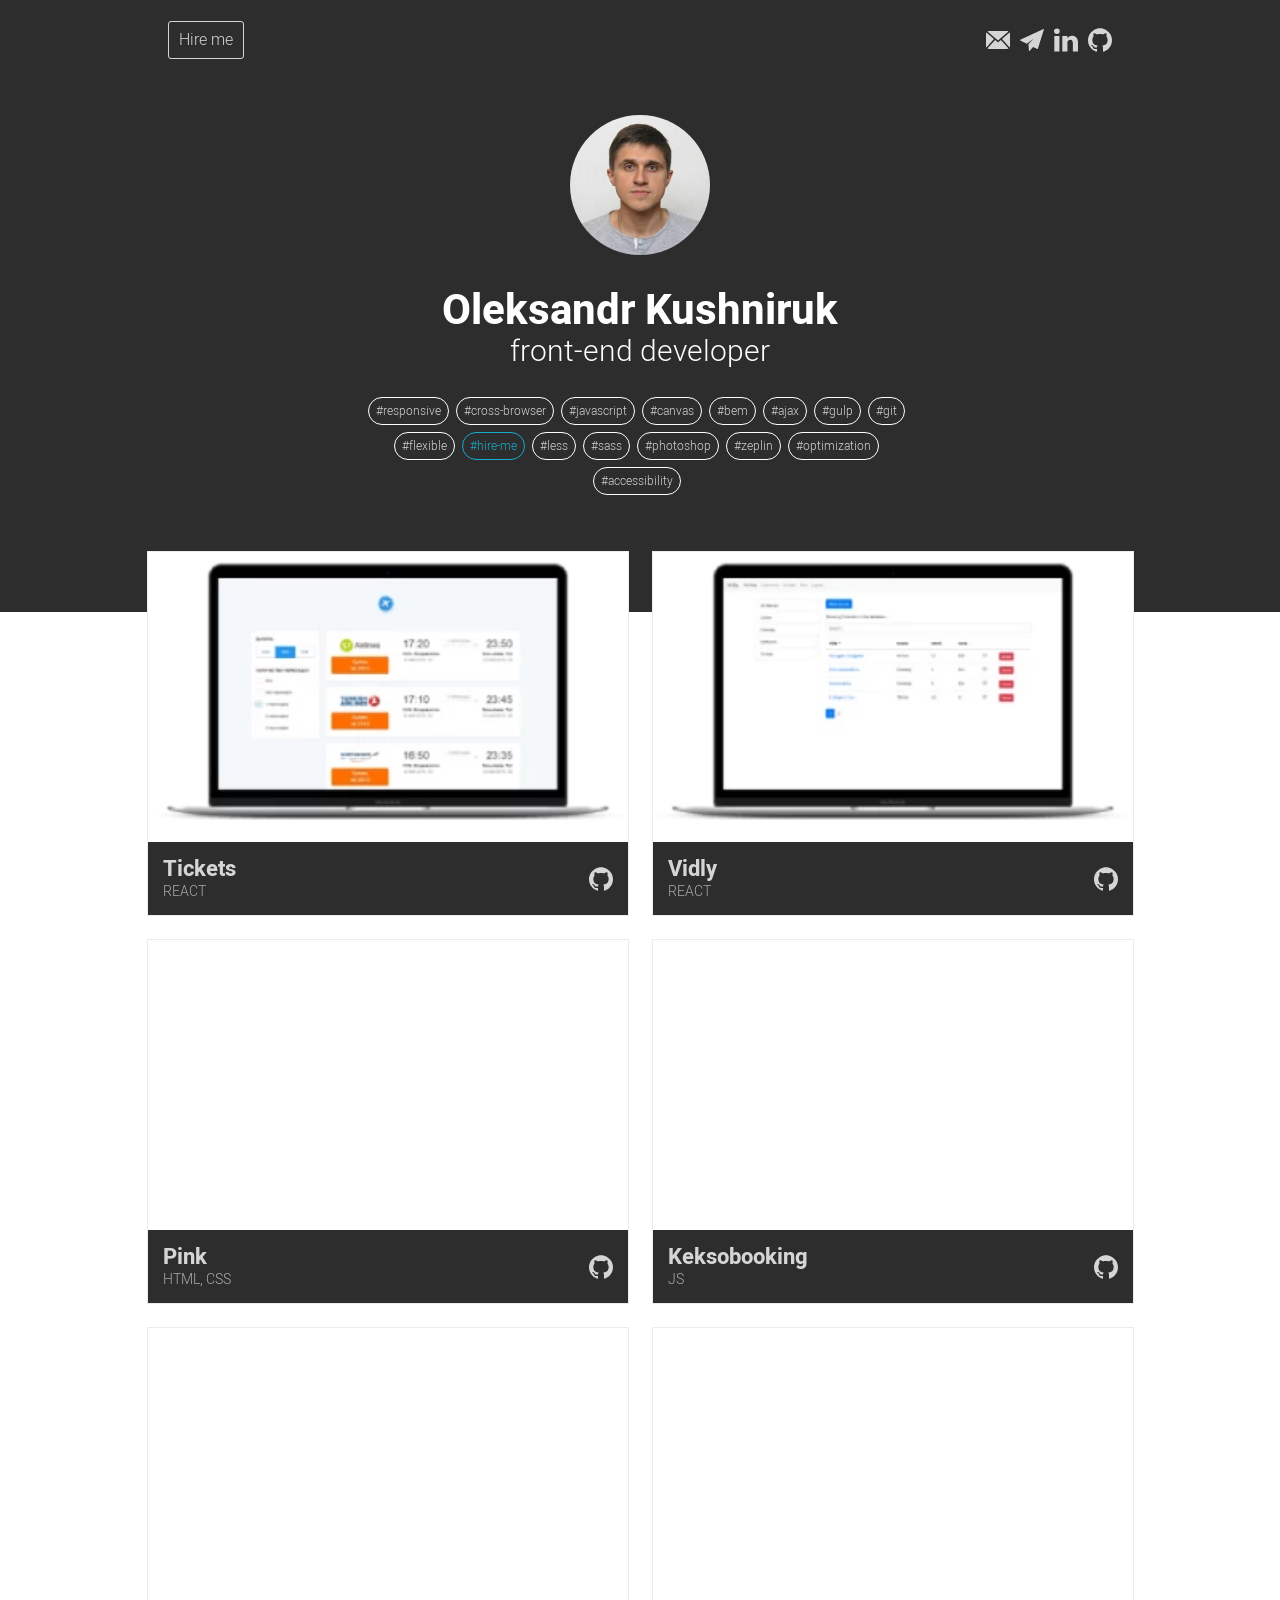
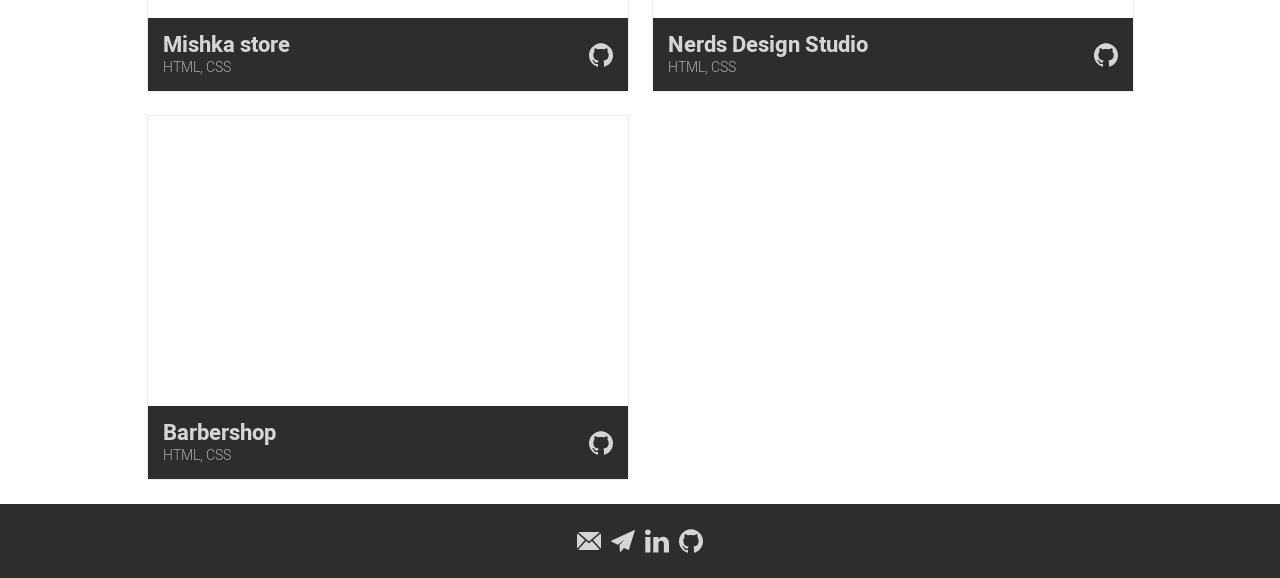
==== commit 17a114f6: "Adds Tickets project" ====
--- a/index.html
+++ b/index.html
@@ -122,6 +122,72 @@
         <article class="portfolio__item">
           <a
             class="portfolio__item-link"
+            href="projects/tickets"
+            target="_blank"
+          >
+            <picture>
+              <source
+                type="image/webp"
+                media="(min-width: 520px)"
+                srcset="
+                  img/mockup-tickets-normal@1x.webp 1x,
+                  img/mockup-tickets-normal@2x.webp 2x
+                "
+              />
+              <source
+                type="image/webp"
+                srcset="
+                  img/mockup-tickets-small@1x.webp 1x,
+                  img/mockup-tickets-small@2x.webp 2x
+                "
+              />
+              <source
+                media="(min-width: 520px)"
+                srcset="
+                  img/mockup-tickets-normal@1x.png 1x,
+                  img/mockup-tickets-normal@2x.png 2x
+                "
+              />
+              <img
+                class="portfolio__item-img"
+                src="img/mockup-tickets-small@1x.png"
+                srcset="img/mockup-tickets-small@2x.png 2x"
+                width="300"
+                height="161"
+                alt="Mockup image of Tickets project"
+              />
+            </picture>
+          </a>
+          <div class="portfolio__item-caption">
+            <a
+              class="portfolio__item-title"
+              href="projects/tickets"
+              target="_blank"
+              >Tickets</a
+            >
+            <p class="portfolio__item-technology">React</p>
+            <a
+              class="portfolio__item-github-link"
+              href="https://github.com/alnine/tickets-search"
+              target="_blank"
+            >
+              <svg
+                class="portfolio__item-github-link-img"
+                xmlns="http://www.w3.org/2000/svg"
+                width="24"
+                height="24"
+                viewBox="0 0 438.549 438.549"
+              >
+                <path
+                  d="M409.132 114.573c-19.608-33.596-46.205-60.194-79.798-79.8-33.598-19.607-70.277-29.408-110.063-29.408-39.781 0-76.472 9.804-110.063 29.408-33.596 19.605-60.192 46.204-79.8 79.8C9.803 148.168 0 184.854 0 224.63c0 47.78 13.94 90.745 41.827 128.906 27.884 38.164 63.906 64.572 108.063 79.227 5.14.954 8.945.283 11.419-1.996 2.475-2.282 3.711-5.14 3.711-8.562 0-.571-.049-5.708-.144-15.417a2549.81 2549.81 0 0 1-.144-25.406l-6.567 1.136c-4.187.767-9.469 1.092-15.846 1-6.374-.089-12.991-.757-19.842-1.999-6.854-1.231-13.229-4.086-19.13-8.559-5.898-4.473-10.085-10.328-12.56-17.556l-2.855-6.57c-1.903-4.374-4.899-9.233-8.992-14.559-4.093-5.331-8.232-8.945-12.419-10.848l-1.999-1.431c-1.332-.951-2.568-2.098-3.711-3.429-1.142-1.331-1.997-2.663-2.568-3.997-.572-1.335-.098-2.43 1.427-3.289 1.525-.859 4.281-1.276 8.28-1.276l5.708.853c3.807.763 8.516 3.042 14.133 6.851 5.614 3.806 10.229 8.754 13.846 14.842 4.38 7.806 9.657 13.754 15.846 17.847 6.184 4.093 12.419 6.136 18.699 6.136 6.28 0 11.704-.476 16.274-1.423 4.565-.952 8.848-2.383 12.847-4.285 1.713-12.758 6.377-22.559 13.988-29.41-10.848-1.14-20.601-2.857-29.264-5.14-8.658-2.286-17.605-5.996-26.835-11.14-9.235-5.137-16.896-11.516-22.985-19.126-6.09-7.614-11.088-17.61-14.987-29.979-3.901-12.374-5.852-26.648-5.852-42.826 0-23.035 7.52-42.637 22.557-58.817-7.044-17.318-6.379-36.732 1.997-58.24 5.52-1.715 13.706-.428 24.554 3.853 10.85 4.283 18.794 7.952 23.84 10.994 5.046 3.041 9.089 5.618 12.135 7.708 17.705-4.947 35.976-7.421 54.818-7.421s37.117 2.474 54.823 7.421l10.849-6.849c7.419-4.57 16.18-8.758 26.262-12.565 10.088-3.805 17.802-4.853 23.134-3.138 8.562 21.509 9.325 40.922 2.279 58.24 15.036 16.18 22.559 35.787 22.559 58.817 0 16.178-1.958 30.497-5.853 42.966-3.9 12.471-8.941 22.457-15.125 29.979-6.191 7.521-13.901 13.85-23.131 18.986-9.232 5.14-18.182 8.85-26.84 11.136-8.662 2.286-18.415 4.004-29.263 5.146 9.894 8.562 14.842 22.077 14.842 40.539v60.237c0 3.422 1.19 6.279 3.572 8.562 2.379 2.279 6.136 2.95 11.276 1.995 44.163-14.653 80.185-41.062 108.068-79.226 27.88-38.161 41.825-81.126 41.825-128.906-.01-39.771-9.818-76.454-29.414-110.049z"
+                />
+              </svg>
+            </a>
+          </div>
+        </article>
+        <article class="portfolio__item">
+          <a
+            class="portfolio__item-link"
             href="https://agile-plateau-91754.herokuapp.com/movies"
             target="_blank"
           >
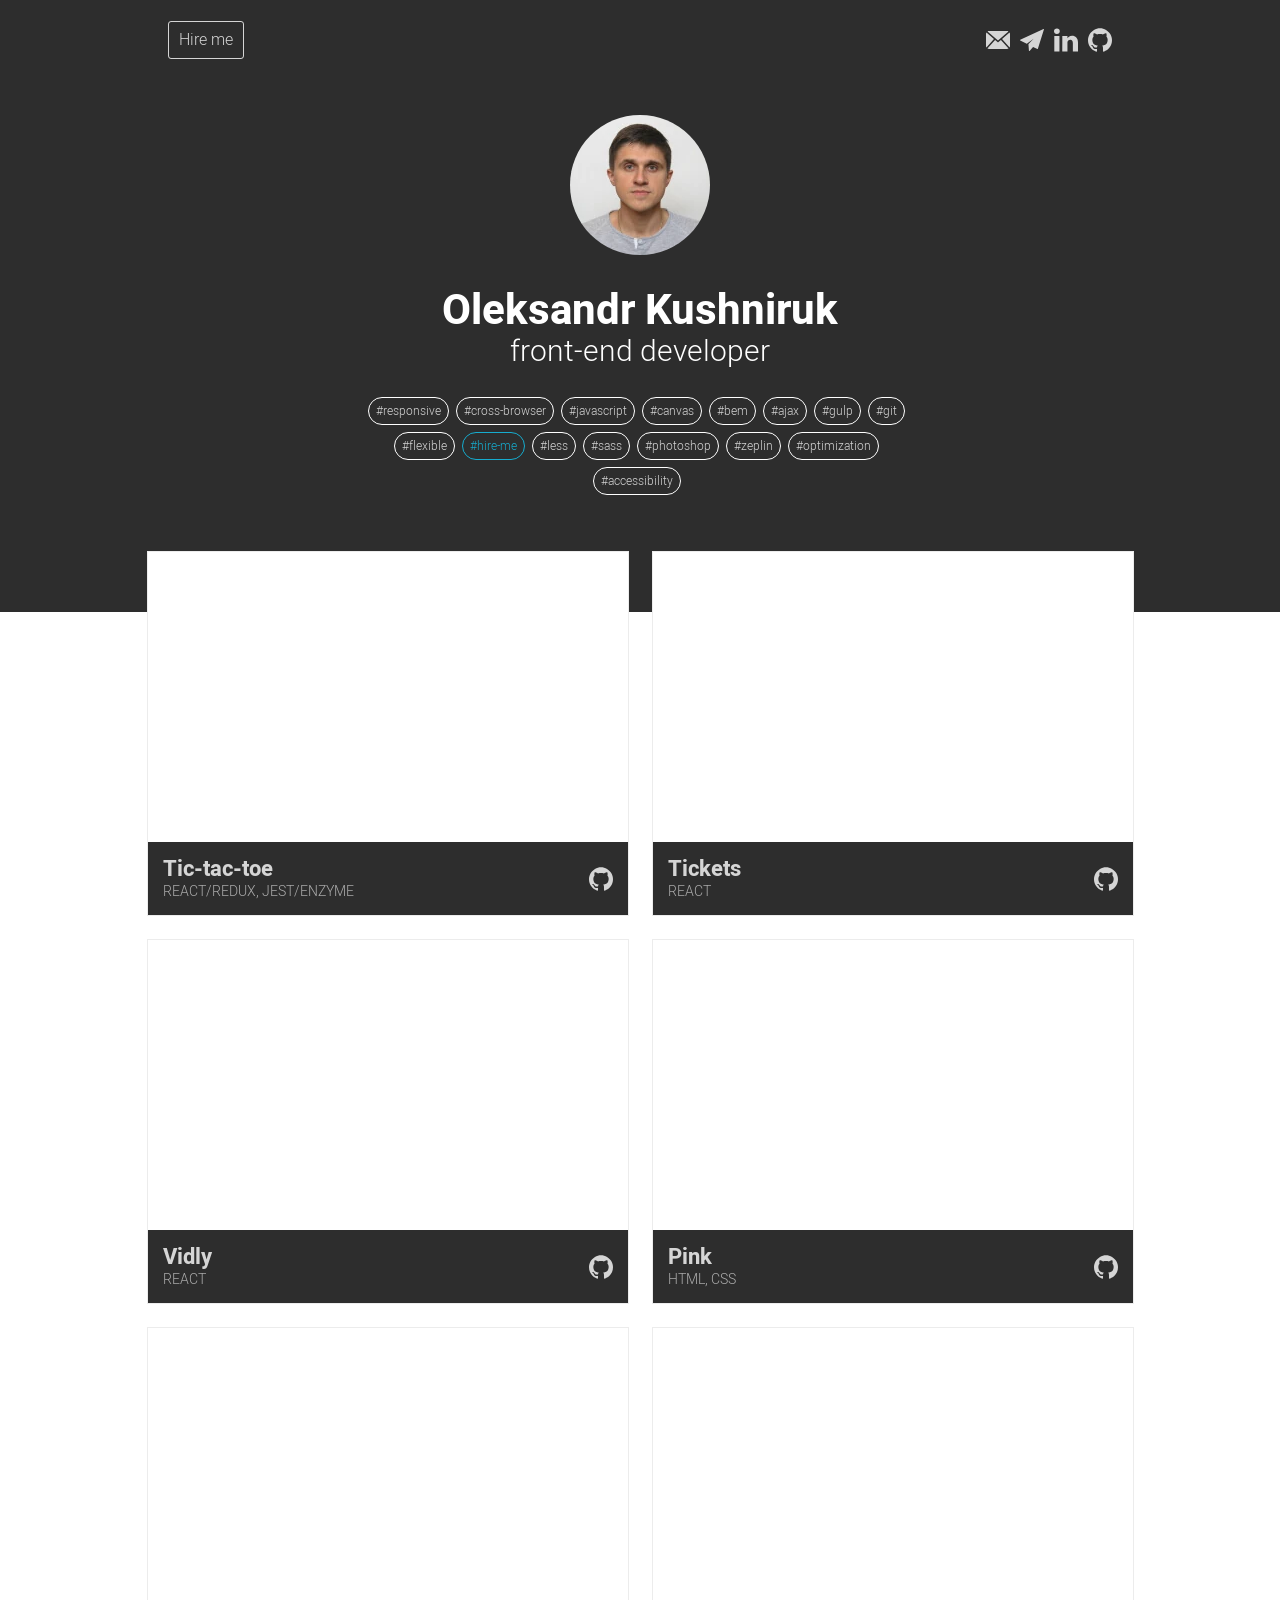
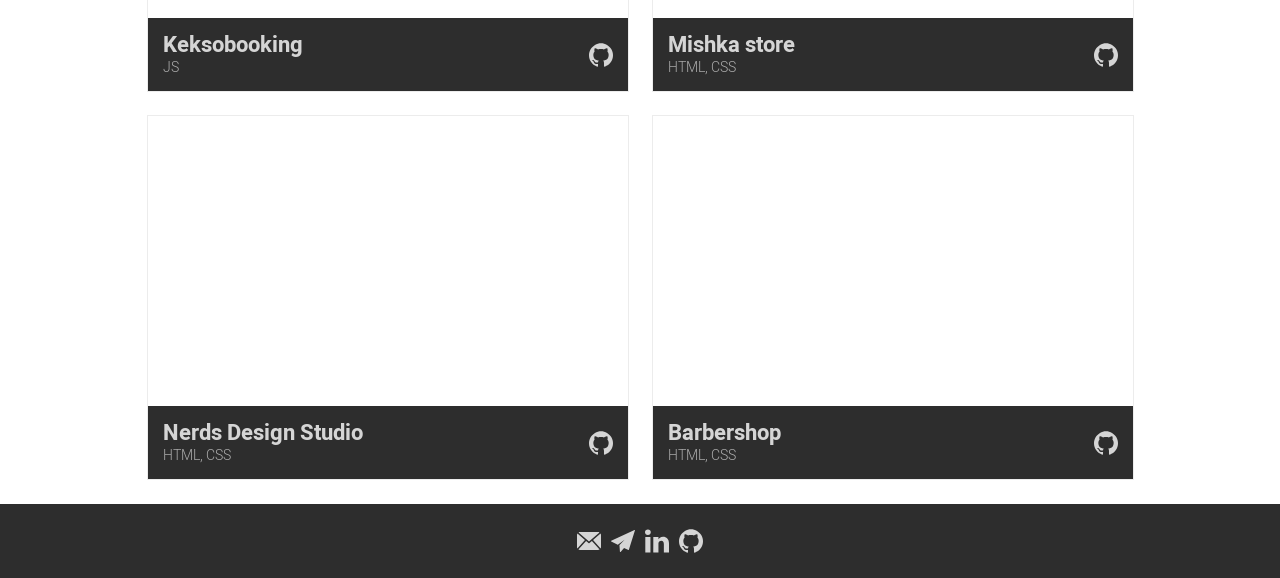
==== commit d4b2473c: "Adds Tic-tac-toe project" ====
--- a/index.html
+++ b/index.html
@@ -122,6 +122,72 @@
         <article class="portfolio__item">
           <a
             class="portfolio__item-link"
+            href="projects/tic-tac-toe"
+            target="_blank"
+          >
+            <picture>
+              <source
+                type="image/webp"
+                media="(min-width: 520px)"
+                srcset="
+                  img/mockup-tic-tac-normal@1x.webp 1x,
+                  img/mockup-tic-tac-normal@2x.webp 2x
+                "
+              />
+              <source
+                type="image/webp"
+                srcset="
+                  img/mockup-tic-tac-small@1x.webp 1x,
+                  img/mockup-tic-tac-small@2x.webp 2x
+                "
+              />
+              <source
+                media="(min-width: 520px)"
+                srcset="
+                  img/mockup-tic-tac-normal@1x.png 1x,
+                  img/mockup-tic-tac-normal@2x.png 2x
+                "
+              />
+              <img
+                class="portfolio__item-img"
+                src="img/mockup-tic-tac-small@1x.png"
+                srcset="img/mockup-tic-tac-small@2x.png 2x"
+                width="300"
+                height="161"
+                alt="Mockup image of Tickets project"
+              />
+            </picture>
+          </a>
+          <div class="portfolio__item-caption">
+            <a
+              class="portfolio__item-title"
+              href="projects/tic-tac-toe"
+              target="_blank"
+              >Tic-tac-toe</a
+            >
+            <p class="portfolio__item-technology">React/Redux, Jest/Enzyme</p>
+            <a
+              class="portfolio__item-github-link"
+              href="https://github.com/alnine/tic-tac-toy"
+              target="_blank"
+            >
+              <svg
+                class="portfolio__item-github-link-img"
+                xmlns="http://www.w3.org/2000/svg"
+                width="24"
+                height="24"
+                viewBox="0 0 438.549 438.549"
+              >
+                <path
+                  d="M409.132 114.573c-19.608-33.596-46.205-60.194-79.798-79.8-33.598-19.607-70.277-29.408-110.063-29.408-39.781 0-76.472 9.804-110.063 29.408-33.596 19.605-60.192 46.204-79.8 79.8C9.803 148.168 0 184.854 0 224.63c0 47.78 13.94 90.745 41.827 128.906 27.884 38.164 63.906 64.572 108.063 79.227 5.14.954 8.945.283 11.419-1.996 2.475-2.282 3.711-5.14 3.711-8.562 0-.571-.049-5.708-.144-15.417a2549.81 2549.81 0 0 1-.144-25.406l-6.567 1.136c-4.187.767-9.469 1.092-15.846 1-6.374-.089-12.991-.757-19.842-1.999-6.854-1.231-13.229-4.086-19.13-8.559-5.898-4.473-10.085-10.328-12.56-17.556l-2.855-6.57c-1.903-4.374-4.899-9.233-8.992-14.559-4.093-5.331-8.232-8.945-12.419-10.848l-1.999-1.431c-1.332-.951-2.568-2.098-3.711-3.429-1.142-1.331-1.997-2.663-2.568-3.997-.572-1.335-.098-2.43 1.427-3.289 1.525-.859 4.281-1.276 8.28-1.276l5.708.853c3.807.763 8.516 3.042 14.133 6.851 5.614 3.806 10.229 8.754 13.846 14.842 4.38 7.806 9.657 13.754 15.846 17.847 6.184 4.093 12.419 6.136 18.699 6.136 6.28 0 11.704-.476 16.274-1.423 4.565-.952 8.848-2.383 12.847-4.285 1.713-12.758 6.377-22.559 13.988-29.41-10.848-1.14-20.601-2.857-29.264-5.14-8.658-2.286-17.605-5.996-26.835-11.14-9.235-5.137-16.896-11.516-22.985-19.126-6.09-7.614-11.088-17.61-14.987-29.979-3.901-12.374-5.852-26.648-5.852-42.826 0-23.035 7.52-42.637 22.557-58.817-7.044-17.318-6.379-36.732 1.997-58.24 5.52-1.715 13.706-.428 24.554 3.853 10.85 4.283 18.794 7.952 23.84 10.994 5.046 3.041 9.089 5.618 12.135 7.708 17.705-4.947 35.976-7.421 54.818-7.421s37.117 2.474 54.823 7.421l10.849-6.849c7.419-4.57 16.18-8.758 26.262-12.565 10.088-3.805 17.802-4.853 23.134-3.138 8.562 21.509 9.325 40.922 2.279 58.24 15.036 16.18 22.559 35.787 22.559 58.817 0 16.178-1.958 30.497-5.853 42.966-3.9 12.471-8.941 22.457-15.125 29.979-6.191 7.521-13.901 13.85-23.131 18.986-9.232 5.14-18.182 8.85-26.84 11.136-8.662 2.286-18.415 4.004-29.263 5.146 9.894 8.562 14.842 22.077 14.842 40.539v60.237c0 3.422 1.19 6.279 3.572 8.562 2.379 2.279 6.136 2.95 11.276 1.995 44.163-14.653 80.185-41.062 108.068-79.226 27.88-38.161 41.825-81.126 41.825-128.906-.01-39.771-9.818-76.454-29.414-110.049z"
+                />
+              </svg>
+            </a>
+          </div>
+        </article>
+        <article class="portfolio__item">
+          <a
+            class="portfolio__item-link"
             href="projects/tickets"
             target="_blank"
           >
